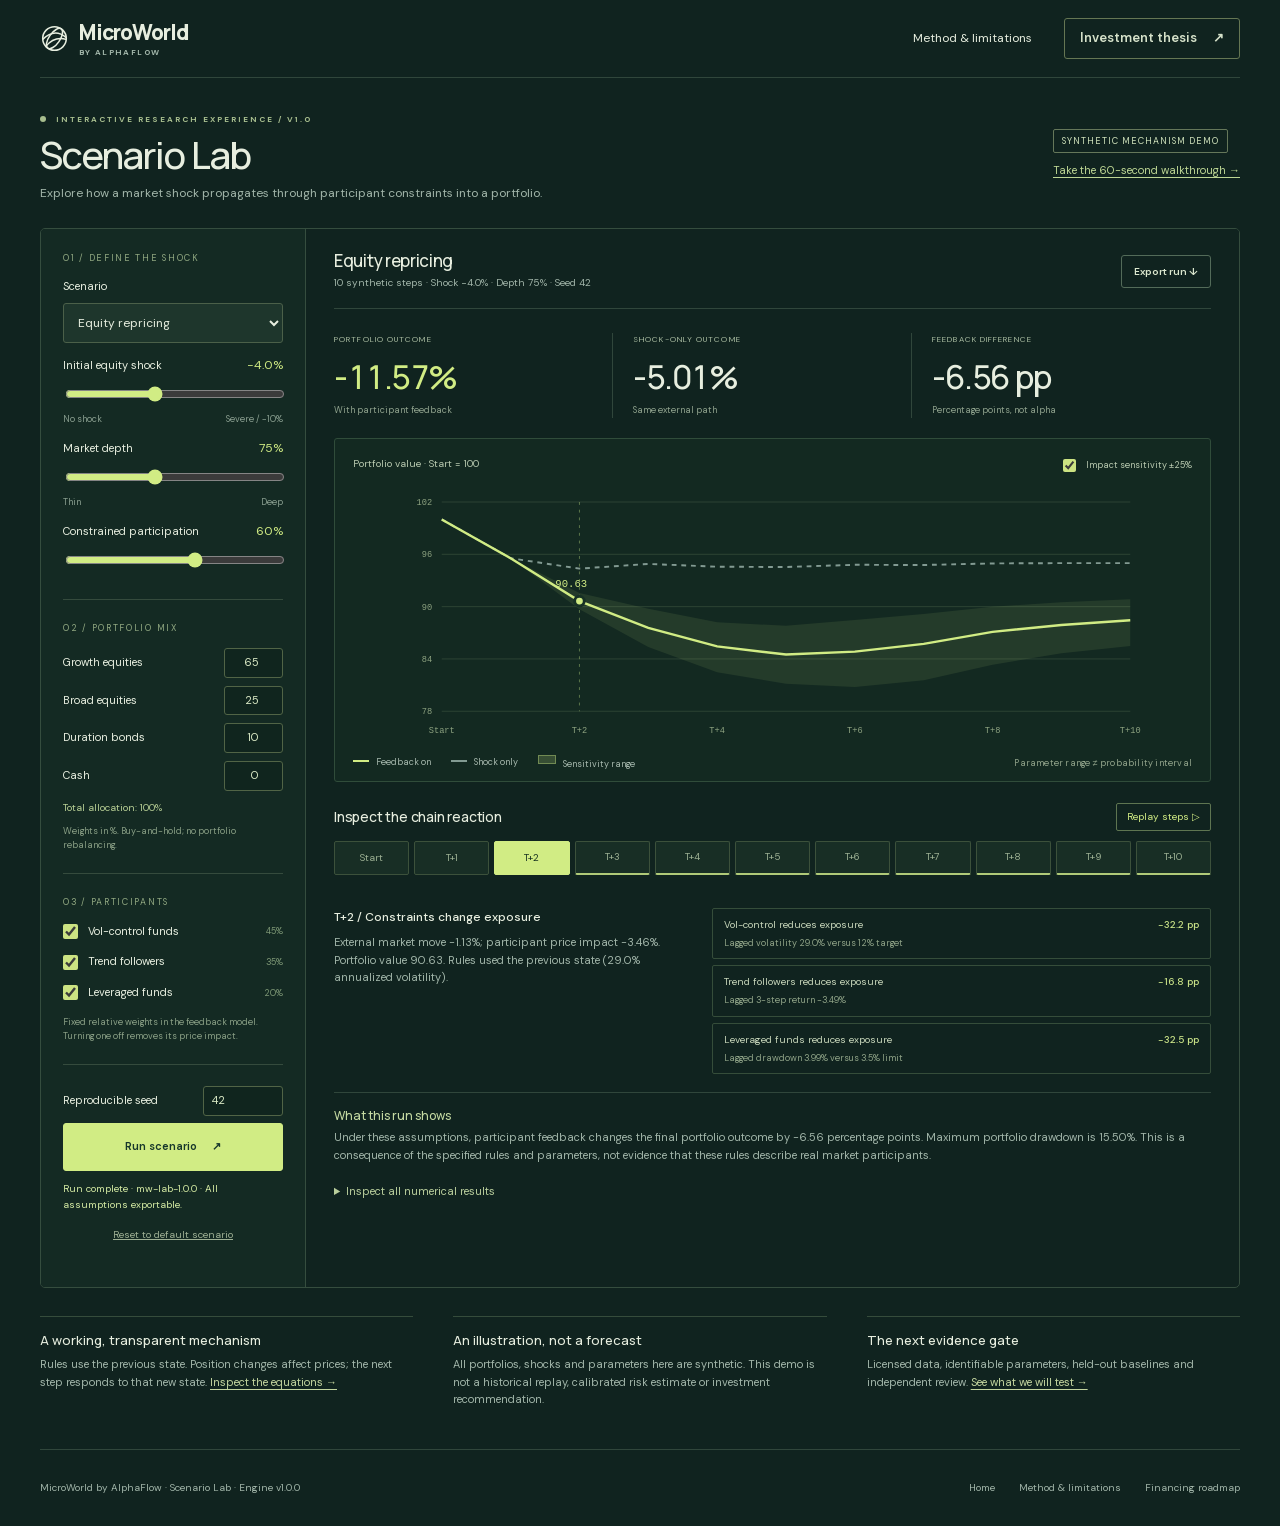
==== lab.html @ c4a5febf "Deploy HTTPS-safe MicroWorld mirror" ====
<!doctype html><html lang="en"><head><meta charset="utf-8"><meta name="viewport" content="width=device-width, initial-scale=1"><title>Scenario Lab — MicroWorld by AlphaFlow</title><meta name="description" content="Run a transparent financial mechanism simulation. Change shocks, liquidity, participant constraints and portfolio exposures; compare with the same world without feedback."><link rel="icon" href="favicon.svg"><link rel="stylesheet" href="styles.css"><link rel="stylesheet" href="lab.css"><script src="engine.js" defer></script><script src="lab.js" defer></script></head><body class="lab"><a class="skip" href="#main">Skip to content</a><div class="wrap"><header class="header"><a class="brand" href="index.html"><svg viewBox="0 0 32 32" aria-hidden="true"><g fill="none" stroke="currentColor" stroke-width="1.7"><circle cx="16" cy="16" r="13"/><ellipse cx="16" cy="16" rx="6" ry="13" transform="rotate(35 16 16)"/><path d="M3 17q13-13 26-2M6 25q10-12 23-8"/></g></svg><span class="brand-name">MicroWorld<small>by AlphaFlow</small></span></a><nav class="nav" aria-label="Main navigation"><a class="desktop" href="method.html">Method & limitations</a><a class="button small" href="thesis.html">Investment thesis <span>↗</span></a></nav></header><main id="main"><div class="lab-heading"><div><div class="eyebrow">Interactive research experience / v1.0</div><h1>Scenario Lab</h1><p>Explore how a market shock propagates through participant constraints into a portfolio.</p></div><div><span class="badge">Synthetic mechanism demo</span><br><button class="guide-link" id="tour-start">Take the 60-second walkthrough →</button></div></div><noscript><div class="noscript">This simulation needs JavaScript to compute results. You can still read the <a href="method.html">method and limitations</a>.</div></noscript><div class="tour" id="tour" role="region" aria-label="Guided walkthrough"><p id="tour-text"></p><div class="tour-controls"><button id="tour-next">Next →</button><button id="tour-close" aria-label="Close walkthrough">Close ×</button></div></div><div class="mobile-jump"><a href="#results">View results ↓</a><a href="#config-form">Edit assumptions ↓</a></div><div class="lab-layout"><form class="controls" id="config-form"><div class="control-block scenario-control"><div class="control-title">01 / Define the shock</div><label for="scenario">Scenario</label><select id="scenario"><option value="repricing">Equity repricing</option><option value="liquidity">Liquidity squeeze</option><option value="rates">Rates repricing</option></select><label for="shock">Initial equity shock <output id="shock-out" for="shock">−4.0%</output></label><input type="range" id="shock" min="0" max="10" step="0.5" value="4"><div class="range-ends"><span>No shock</span><span>Severe / −10%</span></div><label for="depth">Market depth <output id="depth-out" for="depth">75%</output></label><input type="range" id="depth" min="25" max="150" step="5" value="75"><div class="range-ends"><span>Thin</span><span>Deep</span></div><label for="crowding">Constrained participation <output id="crowding-out" for="crowding">60%</output></label><input type="range" id="crowding" min="0" max="100" step="5" value="60"></div><div class="control-block weights"><div class="control-title">02 / Portfolio mix</div><label for="w0">Growth equities <input id="w0" type="number" min="0" max="100" step="1" value="65" required></label><label for="w1">Broad equities <input id="w1" type="number" min="0" max="100" step="1" value="25" required></label><label for="w2">Duration bonds <input id="w2" type="number" min="0" max="100" step="1" value="10" required></label><label for="w3">Cash <input id="w3" type="number" min="0" max="100" step="1" value="0" required></label><div class="weight-total" id="weight-total">Total allocation: 100%</div><p class="config-note">Weights in %. Buy-and-hold; no portfolio rebalancing.</p></div><div class="control-block"><div class="control-title">03 / Participants</div><label class="switch-label"><input type="checkbox" id="vol" checked><span>Vol-control funds</span><span>45%</span></label><label class="switch-label"><input type="checkbox" id="trend" checked><span>Trend followers</span><span>35%</span></label><label class="switch-label"><input type="checkbox" id="levered" checked><span>Leveraged funds</span><span>20%</span></label><p class="config-note">Fixed relative weights in the feedback model. Turning one off removes its price impact.</p></div><div class="control-block run-control"><a class="mobile-return" href="#results">Back to results ↑</a><label class="seed-row" for="seed">Reproducible seed <input type="number" id="seed" min="1" max="999999" step="1" value="42" required></label><button class="button" type="submit" id="run">Run scenario <span>↗</span></button><div class="status-message" id="status" role="status" aria-live="polite">Preparing the scenario…</div><button class="reset" type="button" id="reset">Reset to default scenario</button></div></form><div class="workspace"><div class="workspace-top"><div><h2 id="scenario-name">Equity repricing</h2><p id="run-meta">10 synthetic time steps · Shared shock · Seed 42</p></div><button class="button outline" id="export">Export run ↓</button></div><div id="error" class="error-panel" role="alert" hidden></div><div id="results"><div class="stats" aria-live="polite"><div class="stat"><div class="label">Portfolio outcome</div><strong id="active-return">—</strong><small>With participant feedback</small></div><div class="stat"><div class="label">Shock-only outcome</div><strong id="baseline-return">—</strong><small>Same external path</small></div><div class="stat"><div class="label">Feedback difference</div><strong id="difference">—</strong><small>Percentage points, not alpha</small></div></div><div class="chart-box"><div class="chart-header"><span>Portfolio value · Start = 100</span><label><input type="checkbox" id="sensitivity" checked> Impact sensitivity ±25%</label></div><svg class="chart-svg" id="chart" viewBox="0 0 780 280" role="img" aria-labelledby="chart-title chart-desc"><title id="chart-title">Portfolio paths with and without participant feedback</title><desc id="chart-desc">Run a scenario to compute the two portfolio paths. The exact values are also available in the data table below.</desc></svg><div class="chart-foot"><div class="legend"><span>Feedback on</span><span>Shock only</span><span>Sensitivity range</span></div><div class="micro">Parameter range ≠ probability interval</div></div></div><div class="timeline"><div class="timeline-top"><h3>Inspect the chain reaction</h3><button class="replay-button" id="replay">Replay steps ▷</button></div><div class="step-buttons" id="steps" role="group" aria-label="Inspect simulation step"></div><div class="step-detail"><div><h4 id="step-title">Step 0 / Initial state</h4><p id="step-description"></p></div><div class="event-list" id="events"></div></div></div><div class="interpretation"><h3>What this run shows</h3><p id="interpretation"></p></div><details><summary>Inspect all numerical results</summary><div class="table-wrap"><table class="data-table"><thead><tr><th scope="col">Step</th><th scope="col">Portfolio</th><th scope="col">Shock only</th><th scope="col">External return</th><th scope="col">Feedback return</th></tr></thead><tbody id="data-rows"></tbody></table></div></details></div></div></div><div class="lab-bottom"><article><h3>A working, transparent mechanism</h3><p>Rules use the previous state. Position changes affect prices; the next step responds to that new state. <a href="method.html#engine">Inspect the equations →</a></p></article><article><h3>An illustration, not a forecast</h3><p>All portfolios, shocks and parameters here are synthetic. This demo is not a historical replay, calibrated risk estimate or investment recommendation.</p></article><article><h3>The next evidence gate</h3><p>Licensed data, identifiable parameters, held-out baselines and independent review. <a href="thesis.html#validation">See what we will test →</a></p></article></div><dialog id="export-dialog" aria-labelledby="export-title"><div class="export-head"><div><div class="control-title">Reproducible research record</div><h2 id="export-title">Export this run</h2></div><button type="button" id="export-close" aria-label="Close export">×</button></div><p class="export-note">Includes assumptions, both paths, step-level actions and sensitivity runs. Synthetic, uncalibrated outputs.</p><label for="export-content" class="control-title">Complete run / JSON</label><textarea id="export-content" readonly spellcheck="false"></textarea><div class="export-actions"><a class="button" id="export-download" download>Download JSON ↓</a><button class="button outline" id="export-copy">Copy JSON</button></div><p id="export-feedback" role="status" aria-live="polite">You can also select and copy the complete record above.</p></dialog></main><footer class="footer"><div>MicroWorld by AlphaFlow · Scenario Lab · Engine v1.0.0</div><div class="footer-links"><a href="index.html">Home</a><a href="method.html">Method & limitations</a><a href="thesis.html#capital">Financing roadmap</a></div></footer></div></body></html>
---- styles.css ----
@font-face {
  font-family: 'DM Sans';
  font-style: normal;
  font-weight: 400;
  font-display: swap;
  src: url(fonts/dm-sans-0.woff2) format('woff2');
  unicode-range: U+0000-00FF, U+0131, U+0152-0153, U+02BB-02BC, U+02C6, U+02DA, U+02DC, U+0304, U+0308, U+0329, U+2000-206F, U+20AC, U+2122, U+2191, U+2193, U+2212, U+2215, U+FEFF, U+FFFD;
}
@font-face {
  font-family: 'DM Sans';
  font-style: normal;
  font-weight: 500;
  font-display: swap;
  src: url(fonts/dm-sans-0.woff2) format('woff2');
  unicode-range: U+0000-00FF, U+0131, U+0152-0153, U+02BB-02BC, U+02C6, U+02DA, U+02DC, U+0304, U+0308, U+0329, U+2000-206F, U+20AC, U+2122, U+2191, U+2193, U+2212, U+2215, U+FEFF, U+FFFD;
}
@font-face {
  font-family: 'DM Sans';
  font-style: normal;
  font-weight: 600;
  font-display: swap;
  src: url(fonts/dm-sans-0.woff2) format('woff2');
  unicode-range: U+0000-00FF, U+0131, U+0152-0153, U+02BB-02BC, U+02C6, U+02DA, U+02DC, U+0304, U+0308, U+0329, U+2000-206F, U+20AC, U+2122, U+2191, U+2193, U+2212, U+2215, U+FEFF, U+FFFD;
}
@font-face {
  font-family: 'DM Sans';
  font-style: normal;
  font-weight: 700;
  font-display: swap;
  src: url(fonts/dm-sans-0.woff2) format('woff2');
  unicode-range: U+0000-00FF, U+0131, U+0152-0153, U+02BB-02BC, U+02C6, U+02DA, U+02DC, U+0304, U+0308, U+0329, U+2000-206F, U+20AC, U+2122, U+2191, U+2193, U+2212, U+2215, U+FEFF, U+FFFD;
}
@font-face {
  font-family: 'DM Sans';
  font-style: normal;
  font-weight: 800;
  font-display: swap;
  src: url(fonts/dm-sans-0.woff2) format('woff2');
  unicode-range: U+0000-00FF, U+0131, U+0152-0153, U+02BB-02BC, U+02C6, U+02DA, U+02DC, U+0304, U+0308, U+0329, U+2000-206F, U+20AC, U+2122, U+2191, U+2193, U+2212, U+2215, U+FEFF, U+FFFD;
}
@font-face {
  font-family: 'Manrope';
  font-style: normal;
  font-weight: 400;
  font-display: swap;
  src: url(fonts/manrope-0.woff2) format('woff2');
  unicode-range: U+0000-00FF, U+0131, U+0152-0153, U+02BB-02BC, U+02C6, U+02DA, U+02DC, U+0304, U+0308, U+0329, U+2000-206F, U+20AC, U+2122, U+2191, U+2193, U+2212, U+2215, U+FEFF, U+FFFD;
}
@font-face {
  font-family: 'Manrope';
  font-style: normal;
  font-weight: 500;
  font-display: swap;
  src: url(fonts/manrope-0.woff2) format('woff2');
  unicode-range: U+0000-00FF, U+0131, U+0152-0153, U+02BB-02BC, U+02C6, U+02DA, U+02DC, U+0304, U+0308, U+0329, U+2000-206F, U+20AC, U+2122, U+2191, U+2193, U+2212, U+2215, U+FEFF, U+FFFD;
}
@font-face {
  font-family: 'Manrope';
  font-style: normal;
  font-weight: 600;
  font-display: swap;
  src: url(fonts/manrope-0.woff2) format('woff2');
  unicode-range: U+0000-00FF, U+0131, U+0152-0153, U+02BB-02BC, U+02C6, U+02DA, U+02DC, U+0304, U+0308, U+0329, U+2000-206F, U+20AC, U+2122, U+2191, U+2193, U+2212, U+2215, U+FEFF, U+FFFD;
}
@font-face {
  font-family: 'Manrope';
  font-style: normal;
  font-weight: 700;
  font-display: swap;
  src: url(fonts/manrope-0.woff2) format('woff2');
  unicode-range: U+0000-00FF, U+0131, U+0152-0153, U+02BB-02BC, U+02C6, U+02DA, U+02DC, U+0304, U+0308, U+0329, U+2000-206F, U+20AC, U+2122, U+2191, U+2193, U+2212, U+2215, U+FEFF, U+FFFD;
}
@font-face {
  font-family: 'Manrope';
  font-style: normal;
  font-weight: 800;
  font-display: swap;
  src: url(fonts/manrope-0.woff2) format('woff2');
  unicode-range: U+0000-00FF, U+0131, U+0152-0153, U+02BB-02BC, U+02C6, U+02DA, U+02DC, U+0304, U+0308, U+0329, U+2000-206F, U+20AC, U+2122, U+2191, U+2193, U+2212, U+2215, U+FEFF, U+FFFD;
}
:root{--paper:#f4f5ef;--ink:#183a31;--muted:#617168;--line:#d9dfd4;--lime:#d1ec84;--white:#fff;--dark:#10251f;--orange:#db7955;--radius:5px;--font:'DM Sans',Arial,sans-serif;--display:'Manrope',Arial,sans-serif}*{box-sizing:border-box}html{scroll-behavior:smooth;scroll-padding-top:90px}body{margin:0;background:var(--paper);color:var(--ink);font-family:var(--font);font-size:16px;line-height:1.6}a{color:inherit;text-decoration:none}button,input,select{font:inherit}button,a,input,select,summary{-webkit-tap-highlight-color:transparent}button{cursor:pointer}a:focus-visible,button:focus-visible,input:focus-visible,select:focus-visible,summary:focus-visible{outline:3px solid #899c43;outline-offset:5px}button:disabled{cursor:wait;opacity:.65}img,svg{max-width:100%}h1,h2,h3,h4,p{margin:0}h1,h2,h3{font-family:var(--display);font-weight:500;line-height:1.1;letter-spacing:-.045em}h1{font-size:clamp(48px,5.9vw,88px)}h2{font-size:clamp(35px,4vw,58px)}h3{font-size:24px;letter-spacing:-.025em}p{color:var(--muted)}.wrap{max-width:1320px;margin:auto;padding:0 56px}.skip{position:absolute;left:20px;top:-100px;background:var(--lime);padding:10px;z-index:100}.skip:focus{top:10px}.header{height:90px;display:flex;align-items:center;justify-content:space-between;border-bottom:1px solid var(--line);gap:24px}.brand{display:inline-flex;align-items:center;gap:10px;font-family:var(--display);font-size:22px;font-weight:800;letter-spacing:-.9px}.brand svg{width:29px;height:29px}.nav{display:flex;align-items:center;gap:32px;font-size:13px}.nav a:hover{opacity:.65}.nav a[aria-current=page]{text-decoration:underline;text-underline-offset:8px}.button{display:inline-flex;align-items:center;justify-content:center;gap:28px;background:var(--ink);color:var(--paper);border:1px solid var(--ink);padding:14px 22px;font-size:13px;font-weight:600;border-radius:3px;min-height:48px;transition:transform .2s,background .2s}.button:hover{background:#2c5145;transform:translateY(-2px)}.button.light{background:var(--lime);border-color:var(--lime);color:var(--dark)}.button.outline{background:transparent;color:var(--ink);border-color:#b8c3b7}.button.small{padding:9px 15px;min-height:40px;gap:16px}.eyebrow{display:flex;gap:10px;align-items:center;font-size:10px;font-weight:700;letter-spacing:2px;text-transform:uppercase}.eyebrow:before{content:'';width:6px;height:6px;background:currentColor;border-radius:50%}.hero{padding:78px 0 50px;display:grid;grid-template-columns:1.12fr 1fr;gap:15px;align-items:center;min-height:660px}.hero h1{margin:27px 0 24px;max-width:690px}.hero h1 em{font-family:Georgia,serif;font-weight:400;color:#6b8061;letter-spacing:-.055em}.hero-copy>p{max-width:470px;font-size:17px;line-height:1.7}.actions{display:flex;flex-wrap:wrap;gap:14px;align-items:center;margin-top:32px}.text-link{font-size:13px;display:inline-flex;align-items:center;gap:14px;border-bottom:1px solid #9aa993;padding:8px 0}.micro{font-size:11px;letter-spacing:.2px}.hero-note{margin-top:20px}.world-art{position:relative;min-width:0}.world-art svg{width:100%;height:auto;overflow:visible}.art-caption{display:flex;justify-content:space-between;font-size:9px;letter-spacing:1.5px;color:var(--muted);padding:0 20px}.orbit{transform-origin:280px 270px;animation:orbit 100s linear infinite}.orbit.reverse{animation-direction:reverse;animation-duration:130s}.signal{animation:signal 4s ease-in-out infinite}.hero-bottom{display:grid;grid-template-columns:1.1fr 1fr 1fr;border-top:1px solid var(--line);padding:26px 0 38px;gap:35px}.hero-bottom p{font-size:12px;max-width:300px}.hero-bottom strong{font-size:12px;display:block;color:var(--ink);margin-bottom:6px}.label{font-size:10px;letter-spacing:1.6px;text-transform:uppercase;color:var(--muted)}.section{padding:100px 0;border-top:1px solid var(--line)}.section-head{display:grid;grid-template-columns:1.2fr 1fr;align-items:end;gap:80px;margin-bottom:48px}.section-head h2{margin-top:20px}.section-head>p{font-size:15px;max-width:430px;justify-self:end}.mechanism{display:grid;grid-template-columns:repeat(4,1fr);border:1px solid var(--line);border-radius:4px;overflow:hidden}.mechanism article{padding:30px 26px;border-right:1px solid var(--line);position:relative;min-height:250px}.mechanism article:last-child{border:0;background:#e6ecd9}.step{display:flex;justify-content:space-between;font-family:monospace;font-size:12px;color:#75816d;margin-bottom:48px}.mechanism h3{font-size:20px;margin-bottom:12px}.mechanism p{font-size:13px}.source-note{font-size:11px;margin-top:20px;max-width:880px}.source-note a{text-decoration:underline;text-underline-offset:3px}.lab-teaser{background:var(--dark);color:#eef1e7;padding:75px 0}.lab-teaser p{color:#a7b9ae}.teaser-grid{display:grid;grid-template-columns:.85fr 1.2fr;gap:90px;align-items:center}.teaser-grid h2{margin:22px 0}.teaser-grid>div>p{font-size:15px;max-width:360px}.mini-chart{border:1px solid #365045;border-radius:6px;background:#142c25;padding:26px}.mini-chart-top{display:flex;justify-content:space-between;font-size:11px;margin-bottom:10px}.badge{font-size:9px;letter-spacing:1px;text-transform:uppercase;padding:5px 8px;border:1px solid #65775a;color:#d2e4bd;white-space:nowrap;border-radius:2px}.mini-chart svg{width:100%;display:block}.legend{display:flex;gap:22px;font-size:10px;color:#a7b9ae;flex-wrap:wrap}.legend span:before{content:'';display:inline-block;width:16px;height:2px;background:var(--lime);margin:0 7px 3px 0}.legend span:nth-child(2):before{background:#829a92}.compare-head{display:grid;grid-template-columns:1fr 1fr 1fr;gap:32px}.compare-head article{padding:32px 0;border-top:1px solid #a6b59d}.compare-head .num{font-size:11px;color:#7f8e71;margin-bottom:30px}.compare-head h3{margin-bottom:17px}.compare-head p{font-size:14px}.compare-head .foot{font-size:11px;margin-top:24px;color:#526549}.roadmap{display:grid;grid-template-columns:repeat(3,1fr);gap:30px;margin-top:50px}.roadmap article{border-top:2px solid #c5d3b1;padding-top:20px}.roadmap article:first-child{border-color:var(--ink)}.roadmap .stage{display:flex;justify-content:space-between;gap:8px;font-size:10px;text-transform:uppercase;letter-spacing:1px;margin-bottom:26px}.roadmap h3{margin-bottom:15px}.roadmap p{font-size:14px}.gate{margin-top:26px;padding-top:18px;border-top:1px solid var(--line);font-size:12px}.gate strong{display:block;margin-bottom:5px}.vision-section{background:#e7eddf}.vision-grid{display:grid;grid-template-columns:1fr 1fr;gap:80px;align-items:center}.vision-grid h2{margin:20px 0 24px}.vision-grid p{font-size:15px}.world-stack{border:1px solid #c2ccb8;border-radius:5px;padding:25px}.world-layer{padding:19px 20px;display:flex;align-items:center;justify-content:space-between;border:1px solid #bbc8ad;margin:8px 0;background:#f0f3e9;font-size:14px}.world-layer:first-child{background:var(--ink);color:#e9f0db}.world-layer small{font-size:9px;letter-spacing:1px;text-transform:uppercase}.world-stack>p{font-size:10px;text-align:center;padding:15px 8px 0}.team{display:grid;grid-template-columns:repeat(3,1fr);gap:32px}.person{border-top:1px solid var(--line);padding-top:26px}.person .initial{font-family:Georgia,serif;font-size:42px;color:#9aa68d;margin-bottom:30px}.person h3{font-size:22px}.person .role{font-size:11px;margin:8px 0 18px;color:var(--ink)}.person p{font-size:13px}.profile-links{display:flex;flex-wrap:wrap;gap:10px;margin-top:22px}.profile-links a{display:inline-flex;align-items:center;gap:8px;border:1px solid #b8c3b7;border-radius:3px;padding:8px 12px;color:var(--ink);font-size:11px;font-weight:600;letter-spacing:.25px;transition:background .2s,border-color .2s,transform .2s}.profile-links a:hover{background:#e6ecd9;border-color:#8fa182;transform:translateY(-1px)}.closing{padding:70px 0;border-top:1px solid var(--line)}.closing-inner{display:flex;align-items:center;justify-content:space-between;gap:30px}.closing h2{font-size:44px;max-width:650px}.closing p{margin-top:16px;font-size:14px}.footer{padding:30px 0;border-top:1px solid var(--line);display:flex;justify-content:space-between;gap:24px;font-size:11px;color:var(--muted)}.footer-links{display:flex;gap:24px}.page-top{padding:70px 0 55px;max-width:960px}.page-top h1{font-size:clamp(44px,5vw,72px);margin:22px 0}.page-top>p{max-width:680px}.thesis-grid{display:grid;grid-template-columns:230px 1fr;gap:70px;padding-bottom:90px}.toc{position:sticky;top:30px;align-self:start;display:grid;gap:13px;font-size:12px;padding-top:30px;border-top:1px solid var(--line)}.toc a{color:var(--muted)}.toc a:hover{color:var(--ink)}.prose section{padding:35px 0 48px;border-top:1px solid var(--line)}.prose h2{font-size:34px;margin-bottom:23px}.prose h3{font-size:19px;margin:25px 0 12px}.prose p{font-size:15px;margin-bottom:15px}.prose ul{padding-left:20px;color:var(--muted);font-size:14px}.prose li{margin:10px 0}.prose table{border-collapse:collapse;width:100%;font-size:12px;margin:20px 0}.prose td,.prose th{text-align:left;padding:15px 12px;border-bottom:1px solid var(--line);vertical-align:top}.prose th{font-size:10px;text-transform:uppercase;letter-spacing:.8px;color:var(--muted)}.prose a:not(.button){text-decoration:underline;text-underline-offset:4px}.callout{padding:22px 25px;background:#e7edde;border-left:3px solid #7d975d;margin:25px 0;font-size:14px}.callout p:last-child{margin:0}.status-row{display:grid;grid-template-columns:110px 1fr;gap:20px;padding:18px 0;border-bottom:1px solid var(--line);font-size:14px}.status-tag{font-size:9px;text-transform:uppercase;letter-spacing:1px;font-weight:700;align-self:start;padding:5px 7px;background:#e3e9d8;text-align:center}.status-tag.planned{background:#ebe5d8}.faq details{border-bottom:1px solid var(--line);padding:20px 0}.faq summary{font-family:var(--display);font-size:17px;cursor:pointer}.faq details p{padding:18px 20px 0 0;font-size:14px}.print-only{display:none}@keyframes orbit{to{transform:rotate(360deg)}}@keyframes signal{0%,100%{opacity:.4}50%{opacity:1}}@media(prefers-reduced-motion:reduce){*{animation:none!important;transition:none!important;scroll-behavior:auto!important}}@media(min-width:1500px){.hero{min-height:710px}}@media(max-width:1000px){.wrap{padding:0 30px}.nav{gap:20px}.hero{gap:0;min-height:580px}.hero h1{font-size:60px}.section-head{gap:35px}.teaser-grid{gap:40px}.mechanism article{padding:25px 18px}.vision-grid{gap:35px}.thesis-grid{grid-template-columns:180px 1fr;gap:35px}}@media(max-width:720px){.wrap{padding:0 22px}.header{height:76px}.brand{font-size:20px}.nav{gap:16px}.nav .desktop{display:none}.nav .button{font-size:11px;padding:8px 11px;min-height:38px;gap:10px}.hero{grid-template-columns:1fr;padding:48px 0 30px;min-height:0}.hero h1{font-size:55px;max-width:500px;line-height:1.04}.hero-copy>p{font-size:15px}.hero .world-art{max-width:460px;margin:0 auto;max-height:450px}.hero-bottom{grid-template-columns:1fr;gap:22px;padding-top:25px}.hero-bottom p{max-width:none}.section{padding:62px 0}.section-head{grid-template-columns:1fr;gap:22px;margin-bottom:32px}.section-head>p{justify-self:start;max-width:none}.mechanism{grid-template-columns:1fr 1fr}.mechanism article{border-bottom:1px solid var(--line);min-height:235px}.mechanism article:nth-child(2){border-right:0}.mechanism article:nth-child(3){border-bottom:0}.step{margin-bottom:30px}.teaser-grid,.vision-grid{grid-template-columns:1fr;gap:35px}.lab-teaser{padding:55px 0}.mini-chart{padding:18px}.compare-head,.roadmap,.team{grid-template-columns:1fr;gap:24px}.compare-head .num{margin-bottom:18px}.compare-head article{padding:22px 0 8px}.roadmap{margin-top:30px}.roadmap .stage{margin-bottom:18px}.person .initial{margin-bottom:12px}.closing-inner{display:block}.closing .button{margin-top:27px}.closing h2{font-size:36px}.footer{display:block}.footer-links{margin-top:18px}.thesis-grid{display:block}.toc{position:static;display:flex;flex-wrap:wrap;gap:10px 22px;padding:20px 0}.prose h2{font-size:30px}.prose table{font-size:11px}.prose td,.prose th{padding:12px 7px}.page-top{padding:50px 0 35px}.status-row{grid-template-columns:85px 1fr;gap:12px}.art-caption{font-size:8px}.hero-note{font-size:10px}.button{gap:20px}.world-layer{font-size:12px;padding:17px 12px}}@media print{body{background:white}.header,.footer,.toc,.no-print{display:none}.wrap{padding:0;max-width:none}.thesis-grid{display:block}.page-top{padding:10px 0}.page-top h1{font-size:36px}.prose section{break-inside:avoid;padding:18px 0}.prose h2{font-size:25px}.print-only{display:block}.section{break-inside:avoid}}

.hero-copy>p.hero-note{font-size:11px;line-height:1.6}

@media(max-width:720px){.hero h1{font-size:clamp(42px,14vw,55px)}}

.brand svg{flex-shrink:0}.brand{white-space:nowrap}@media(max-width:380px){.header{gap:10px}.brand{font-size:17px;gap:7px}.brand svg{width:23px;height:23px}.nav .button{white-space:nowrap;font-size:10px;padding:8px 10px;gap:8px}}
.brand-name{display:flex;flex-direction:column;line-height:1}.brand-name small{margin-top:5px;font-family:var(--font);font-size:8px;font-weight:700;letter-spacing:1.35px;text-transform:uppercase;color:var(--muted)}
---- lab.css ----
body.lab{--paper:#10231f;--ink:#e7eedf;--muted:#a1b5a9;--line:#30463b;--lime:#d1ec84;background:#10231f;color:#e7eedf}.lab .wrap{max-width:1500px;padding:0 40px}.lab .header{height:78px}.lab .brand{font-size:21px}.lab .nav{font-size:12px}.lab .button{background:#d1ec84;border-color:#d1ec84;color:#17372b}.lab .button.outline{background:transparent;border-color:#536b59;color:#dce8cf}.lab-heading{display:flex;align-items:center;justify-content:space-between;gap:25px;padding:35px 0 25px}.lab-heading h1{font-size:38px;margin:8px 0}.lab-heading p{font-size:12px;max-width:750px}.lab-heading .eyebrow{font-size:8px;color:#a7bd8e}.lab .badge{color:#d2e4bd}.lab-layout{display:grid;grid-template-columns:265px minmax(0,1fr);border:1px solid #354d3e;border-radius:5px;overflow:hidden;align-items:start}.controls{padding:22px;background:#142a23;border-right:1px solid #354d3e;min-height:860px}.control-block{border-bottom:1px solid #354b3d;margin-bottom:21px;padding-bottom:21px}.control-block:last-child{border:0;margin:0}.control-title{font-size:9px;letter-spacing:1.7px;text-transform:uppercase;color:#92a982;margin-bottom:13px}.controls label:not(.switch-label){display:flex;justify-content:space-between;align-items:center;gap:8px;font-size:11px;margin:13px 0 7px}.controls output{color:#d1ec84;font-variant-numeric:tabular-nums;font-size:12px}.controls select{width:100%;background:#1e362c;color:#e7eedf;border:1px solid #4b6049;padding:10px;border-radius:3px;font-size:12px}.controls input[type=range]{width:100%;accent-color:#d1ec84;cursor:pointer;height:20px}.range-ends{display:flex;justify-content:space-between;font-size:9px;color:#8a9f90}.weights label{margin:8px 0!important}.weights input{width:59px;background:#10251e;border:1px solid #516446;color:#d9e8c4;border-radius:3px;padding:5px 8px;font-size:11px;text-align:right}.weight-total{font-size:10px;margin-top:9px;color:#b8cf95}.switch-label{display:flex;align-items:center;gap:10px;font-size:11px;margin:13px 0;cursor:pointer}.switch-label input{accent-color:#cce382;width:15px;height:15px;margin:0}.switch-label span:last-child{margin-left:auto;color:#7d9775;font-size:9px}.seed-row input{width:80px;background:#10251e;border:1px solid #516446;color:#d9e8c4;padding:5px 8px;border-radius:3px}.controls .button{width:100%;font-size:11px;padding:12px 14px;gap:15px}.controls .reset{display:block;background:none;color:#9eb094;border:0;text-decoration:underline;font-size:10px;margin:13px auto 0}.workspace{padding:23px 28px;background:#10231f;min-width:0}.workspace-top{display:flex;align-items:center;justify-content:space-between;gap:15px;padding-bottom:17px;border-bottom:1px solid #30463b}.workspace-top h2{font-size:17px;letter-spacing:-.3px}.workspace-top p{font-size:10px;margin-top:5px}.workspace-top .button{font-size:10px;min-height:33px;padding:7px 12px;white-space:nowrap}.stats{display:grid;grid-template-columns:repeat(3,1fr);gap:20px;padding:24px 0 20px}.stat{border-right:1px solid #30463b}.stat:last-child{border:0}.stat .label{font-size:8px;letter-spacing:1.1px;color:#a3b69c}.stat strong{display:block;font-family:var(--display);font-size:33px;letter-spacing:-1.5px;font-weight:500;font-variant-numeric:tabular-nums;margin:5px 0 0}.stat small{font-size:9px;color:#90a38e}.stat:first-child strong{color:#d1ec84}.chart-box{background:#132921;border:1px solid #304c3a;border-radius:3px;padding:17px 18px 10px}.chart-header{display:flex;justify-content:space-between;gap:15px;font-size:10px;color:#b9cab0}.chart-header label{display:flex;gap:7px;align-items:center;font-size:9px;cursor:pointer}.chart-header input{accent-color:#cce382}.chart-svg{display:block;width:100%;height:270px;overflow:visible}.lab .legend{font-size:9px;gap:20px}.lab .legend span:nth-child(3):before{height:7px;background:#d1ec8430;border:1px solid #d1ec8460}.chart-foot{display:flex;align-items:center;justify-content:space-between;gap:10px;margin-top:10px}.chart-foot .micro{font-size:9px;color:#92a48b}.timeline{margin-top:21px}.timeline-top{display:flex;justify-content:space-between;align-items:center;margin-bottom:10px}.timeline-top h3{font-size:14px;letter-spacing:-.2px}.timeline-top .micro{font-size:10px}.step-buttons{display:flex;gap:5px}.step-button{flex:1;background:#182e25;border:1px solid #3c513b;color:#9baf92;border-radius:2px;font-size:10px;min-height:34px;padding:4px}.step-button[aria-pressed=true]{background:#d1ec84;color:#193322;border-color:#d1ec84}.step-button.trigger:not([aria-pressed=true]){border-bottom:2px solid #b0ca78}.step-detail{display:grid;grid-template-columns:1fr 1.4fr;gap:22px;margin-top:15px;padding:18px 0;border-bottom:1px solid #30463b}.step-detail h4{font-size:12px;font-weight:500;margin-bottom:7px}.step-detail p{font-size:11px}.step-detail strong{color:#d1ec84;font-weight:500}.event-list{display:grid;gap:6px}.event{font-size:10px;padding:8px 11px;border:1px solid #354d3a;border-radius:2px;display:flex;justify-content:space-between;gap:10px}.event span{color:#c7d6ba}.event small{display:block;color:#8fa387;font-size:9px;margin-top:3px}.event b{font-weight:500;color:#cee78a;white-space:nowrap}.empty-event{font-size:11px;border:1px dashed #445c41;padding:13px;color:#a8b59f}.interpretation{padding:16px 0 3px}.interpretation h3{font-size:12px;letter-spacing:0;margin-bottom:7px;color:#c6dba3}.interpretation p{font-size:11px}.status-message{font-size:10px;min-height:18px;color:#d4eaa3;margin-top:10px}.status-message.error{color:#f1b195}.stale{opacity:.55}.error-panel{background:#462e26;border:1px solid #8e644f;color:#ffd5b9;padding:18px;border-radius:3px;margin:15px 0;font-size:13px}.lab-bottom{display:grid;grid-template-columns:1fr 1fr 1fr;gap:40px;margin:28px 0 40px}.lab-bottom article{border-top:1px solid #354c3b;padding-top:16px}.lab-bottom h3{font-size:13px;letter-spacing:0;margin-bottom:9px}.lab-bottom p{font-size:11px}.lab-bottom a{text-decoration:underline;text-underline-offset:3px;color:#c3d59f}.lab .footer{font-size:10px}.noscript{padding:20px;background:#462e26;color:#ffd5b9}.tour{display:none;border:1px solid #729258;background:#263d2b;padding:16px 18px;margin-bottom:20px;position:relative}.tour.visible{display:flex;gap:20px;align-items:center;justify-content:space-between}.tour p{font-size:12px;color:#d3e3bf}.tour button{background:none;color:#d1ec84;border:0;font-size:12px;white-space:nowrap}.tour-controls{display:flex;gap:15px}.guide-link{background:transparent;color:#bdd694;border:0;text-decoration:underline;text-underline-offset:3px;font-size:11px;padding:10px 0}.table-wrap{overflow:auto}.data-table{width:100%;font-size:10px;border-collapse:collapse;margin:10px 0}.data-table td,.data-table th{text-align:right;padding:7px;border-bottom:1px solid #30463b}.data-table th{font-weight:500;color:#9aaf8c}.data-table td:first-child,.data-table th:first-child{text-align:left}.lab details summary{cursor:pointer;font-size:11px;color:#b9ce9c;margin-top:15px}.lab .replay-button{background:transparent;border:1px solid #5e7551;color:#d1ec84;font-size:10px;padding:5px 10px;border-radius:2px}.config-note{font-size:9px;color:#899f85;margin-top:8px}.lab .header .nav .button{background:transparent;color:#d5e1c9;border-color:#657653}
@media(min-width:1400px){.chart-svg{height:310px}}@media(max-width:1100px){.lab .wrap{padding:0 25px}.lab-layout{grid-template-columns:235px minmax(0,1fr)}.controls{padding:18px}.workspace{padding:20px}.stat strong{font-size:28px}.step-detail{grid-template-columns:1fr}.controls{min-height:900px}.chart-svg{height:250px}}@media(max-width:760px){.lab .wrap{padding:0 18px}.lab-heading{display:block;padding:25px 0 20px}.lab-heading h1{font-size:32px}.lab-heading>div:last-child{margin-top:12px}.lab-layout{display:flex;flex-direction:column}.controls{width:100%;min-height:0;border-right:0;border-bottom:1px solid #354d3e;display:grid;grid-template-columns:1fr 1fr;gap:0 22px;padding:20px}.controls .control-block{margin-bottom:15px;padding-bottom:15px}.controls .scenario-control{grid-column:1/-1}.controls .run-control{grid-column:1/-1;margin:0;border:0;padding:0}.workspace{padding:20px 15px;width:100%}.workspace-top{align-items:start}.stats{gap:12px}.stat strong{font-size:26px}.stat .label{font-size:7px;letter-spacing:.5px}.stat small{font-size:8px}.chart-box{padding:14px 10px}.chart-svg{height:225px}.chart-header{font-size:9px}.chart-header label{font-size:8px}.chart-foot{display:block}.chart-foot .micro{margin-top:9px}.step-buttons{gap:3px}.step-button{font-size:9px;padding:3px 0;min-height:34px}.lab-bottom{grid-template-columns:1fr;gap:22px}.lab .nav .desktop{display:none}.step-detail{gap:12px}.lab .footer-links{gap:18px}.tour.visible{display:block}.tour-controls{margin-top:12px}.lab .header{height:70px}.lab .brand{font-size:19px}.lab .header .nav .button{font-size:10px;padding:7px 10px;gap:8px}}

.mobile-jump,.mobile-return{display:none}@media(max-width:760px){.workspace{order:1}.controls{order:2}.mobile-jump{display:flex;gap:24px;padding:0 0 18px;font-size:12px;color:#d1ec84}.mobile-jump a{text-decoration:underline;text-underline-offset:4px}.mobile-return{display:block;font-size:11px;color:#d1ec84;margin-bottom:13px}.controls .scenario-control{border-top:1px solid #45603f;padding-top:20px}.workspace{border-bottom:1px solid #3d583f}}

.stat small{display:block;line-height:1.5}@media(max-width:760px){.chart-svg{height:240px}}

#export-dialog{background:#142c23;color:#e4eed8;border:1px solid #607746;border-radius:6px;padding:26px;width:min(650px,calc(100% - 32px));max-height:90vh}#export-dialog::backdrop{background:#07170dd9;backdrop-filter:blur(4px)}.export-head{display:flex;justify-content:space-between;align-items:start}.export-head h2{font-size:27px}.export-head button{background:none;border:0;color:#d1ec84;font-size:24px}.export-note{font-size:12px;margin:16px 0 20px}.export-actions{display:flex;gap:12px;margin-top:17px}#export-content{display:block;width:100%;height:260px;background:#0c2018;color:#b8d196;border:1px solid #435b38;border-radius:3px;padding:15px;font:11px/1.6 monospace;resize:vertical;margin-top:9px}#export-feedback{font-size:10px;margin-top:14px}.export-actions .button{font-size:11px;padding:11px 15px}
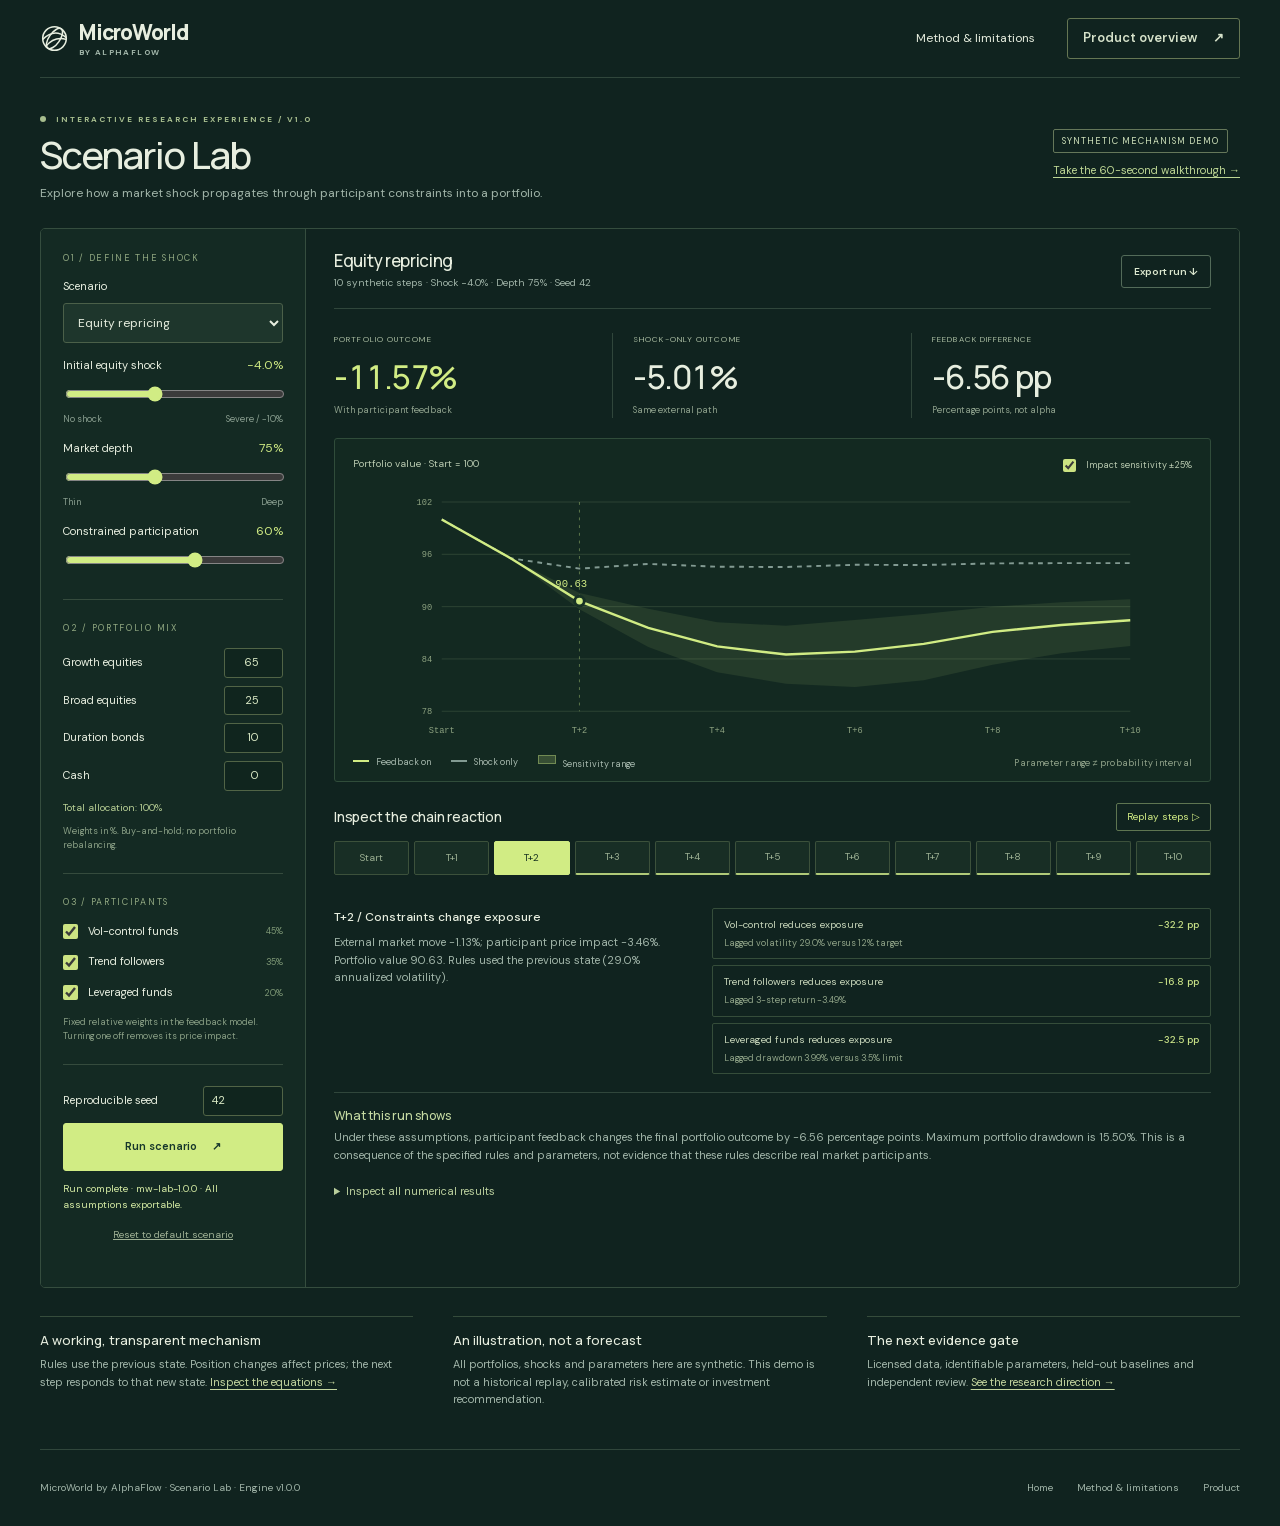
==== commit 3f379119: "Sync risk transmission website rewrite" ====
--- a/lab.html
+++ b/lab.html
@@ -1 +1 @@
-<!doctype html><html lang="en"><head><meta charset="utf-8"><meta name="viewport" content="width=device-width, initial-scale=1"><title>Scenario Lab — MicroWorld by AlphaFlow</title><meta name="description" content="Run a transparent financial mechanism simulation. Change shocks, liquidity, participant constraints and portfolio exposures; compare with the same world without feedback."><link rel="icon" href="favicon.svg"><link rel="stylesheet" href="styles.css"><link rel="stylesheet" href="lab.css"><script src="engine.js" defer></script><script src="lab.js" defer></script></head><body class="lab"><a class="skip" href="#main">Skip to content</a><div class="wrap"><header class="header"><a class="brand" href="index.html"><svg viewBox="0 0 32 32" aria-hidden="true"><g fill="none" stroke="currentColor" stroke-width="1.7"><circle cx="16" cy="16" r="13"/><ellipse cx="16" cy="16" rx="6" ry="13" transform="rotate(35 16 16)"/><path d="M3 17q13-13 26-2M6 25q10-12 23-8"/></g></svg><span class="brand-name">MicroWorld<small>by AlphaFlow</small></span></a><nav class="nav" aria-label="Main navigation"><a class="desktop" href="method.html">Method & limitations</a><a class="button small" href="thesis.html">Investment thesis <span>↗</span></a></nav></header><main id="main"><div class="lab-heading"><div><div class="eyebrow">Interactive research experience / v1.0</div><h1>Scenario Lab</h1><p>Explore how a market shock propagates through participant constraints into a portfolio.</p></div><div><span class="badge">Synthetic mechanism demo</span><br><button class="guide-link" id="tour-start">Take the 60-second walkthrough →</button></div></div><noscript><div class="noscript">This simulation needs JavaScript to compute results. You can still read the <a href="method.html">method and limitations</a>.</div></noscript><div class="tour" id="tour" role="region" aria-label="Guided walkthrough"><p id="tour-text"></p><div class="tour-controls"><button id="tour-next">Next →</button><button id="tour-close" aria-label="Close walkthrough">Close ×</button></div></div><div class="mobile-jump"><a href="#results">View results ↓</a><a href="#config-form">Edit assumptions ↓</a></div><div class="lab-layout"><form class="controls" id="config-form"><div class="control-block scenario-control"><div class="control-title">01 / Define the shock</div><label for="scenario">Scenario</label><select id="scenario"><option value="repricing">Equity repricing</option><option value="liquidity">Liquidity squeeze</option><option value="rates">Rates repricing</option></select><label for="shock">Initial equity shock <output id="shock-out" for="shock">−4.0%</output></label><input type="range" id="shock" min="0" max="10" step="0.5" value="4"><div class="range-ends"><span>No shock</span><span>Severe / −10%</span></div><label for="depth">Market depth <output id="depth-out" for="depth">75%</output></label><input type="range" id="depth" min="25" max="150" step="5" value="75"><div class="range-ends"><span>Thin</span><span>Deep</span></div><label for="crowding">Constrained participation <output id="crowding-out" for="crowding">60%</output></label><input type="range" id="crowding" min="0" max="100" step="5" value="60"></div><div class="control-block weights"><div class="control-title">02 / Portfolio mix</div><label for="w0">Growth equities <input id="w0" type="number" min="0" max="100" step="1" value="65" required></label><label for="w1">Broad equities <input id="w1" type="number" min="0" max="100" step="1" value="25" required></label><label for="w2">Duration bonds <input id="w2" type="number" min="0" max="100" step="1" value="10" required></label><label for="w3">Cash <input id="w3" type="number" min="0" max="100" step="1" value="0" required></label><div class="weight-total" id="weight-total">Total allocation: 100%</div><p class="config-note">Weights in %. Buy-and-hold; no portfolio rebalancing.</p></div><div class="control-block"><div class="control-title">03 / Participants</div><label class="switch-label"><input type="checkbox" id="vol" checked><span>Vol-control funds</span><span>45%</span></label><label class="switch-label"><input type="checkbox" id="trend" checked><span>Trend followers</span><span>35%</span></label><label class="switch-label"><input type="checkbox" id="levered" checked><span>Leveraged funds</span><span>20%</span></label><p class="config-note">Fixed relative weights in the feedback model. Turning one off removes its price impact.</p></div><div class="control-block run-control"><a class="mobile-return" href="#results">Back to results ↑</a><label class="seed-row" for="seed">Reproducible seed <input type="number" id="seed" min="1" max="999999" step="1" value="42" required></label><button class="button" type="submit" id="run">Run scenario <span>↗</span></button><div class="status-message" id="status" role="status" aria-live="polite">Preparing the scenario…</div><button class="reset" type="button" id="reset">Reset to default scenario</button></div></form><div class="workspace"><div class="workspace-top"><div><h2 id="scenario-name">Equity repricing</h2><p id="run-meta">10 synthetic time steps · Shared shock · Seed 42</p></div><button class="button outline" id="export">Export run ↓</button></div><div id="error" class="error-panel" role="alert" hidden></div><div id="results"><div class="stats" aria-live="polite"><div class="stat"><div class="label">Portfolio outcome</div><strong id="active-return">—</strong><small>With participant feedback</small></div><div class="stat"><div class="label">Shock-only outcome</div><strong id="baseline-return">—</strong><small>Same external path</small></div><div class="stat"><div class="label">Feedback difference</div><strong id="difference">—</strong><small>Percentage points, not alpha</small></div></div><div class="chart-box"><div class="chart-header"><span>Portfolio value · Start = 100</span><label><input type="checkbox" id="sensitivity" checked> Impact sensitivity ±25%</label></div><svg class="chart-svg" id="chart" viewBox="0 0 780 280" role="img" aria-labelledby="chart-title chart-desc"><title id="chart-title">Portfolio paths with and without participant feedback</title><desc id="chart-desc">Run a scenario to compute the two portfolio paths. The exact values are also available in the data table below.</desc></svg><div class="chart-foot"><div class="legend"><span>Feedback on</span><span>Shock only</span><span>Sensitivity range</span></div><div class="micro">Parameter range ≠ probability interval</div></div></div><div class="timeline"><div class="timeline-top"><h3>Inspect the chain reaction</h3><button class="replay-button" id="replay">Replay steps ▷</button></div><div class="step-buttons" id="steps" role="group" aria-label="Inspect simulation step"></div><div class="step-detail"><div><h4 id="step-title">Step 0 / Initial state</h4><p id="step-description"></p></div><div class="event-list" id="events"></div></div></div><div class="interpretation"><h3>What this run shows</h3><p id="interpretation"></p></div><details><summary>Inspect all numerical results</summary><div class="table-wrap"><table class="data-table"><thead><tr><th scope="col">Step</th><th scope="col">Portfolio</th><th scope="col">Shock only</th><th scope="col">External return</th><th scope="col">Feedback return</th></tr></thead><tbody id="data-rows"></tbody></table></div></details></div></div></div><div class="lab-bottom"><article><h3>A working, transparent mechanism</h3><p>Rules use the previous state. Position changes affect prices; the next step responds to that new state. <a href="method.html#engine">Inspect the equations →</a></p></article><article><h3>An illustration, not a forecast</h3><p>All portfolios, shocks and parameters here are synthetic. This demo is not a historical replay, calibrated risk estimate or investment recommendation.</p></article><article><h3>The next evidence gate</h3><p>Licensed data, identifiable parameters, held-out baselines and independent review. <a href="thesis.html#validation">See what we will test →</a></p></article></div><dialog id="export-dialog" aria-labelledby="export-title"><div class="export-head"><div><div class="control-title">Reproducible research record</div><h2 id="export-title">Export this run</h2></div><button type="button" id="export-close" aria-label="Close export">×</button></div><p class="export-note">Includes assumptions, both paths, step-level actions and sensitivity runs. Synthetic, uncalibrated outputs.</p><label for="export-content" class="control-title">Complete run / JSON</label><textarea id="export-content" readonly spellcheck="false"></textarea><div class="export-actions"><a class="button" id="export-download" download>Download JSON ↓</a><button class="button outline" id="export-copy">Copy JSON</button></div><p id="export-feedback" role="status" aria-live="polite">You can also select and copy the complete record above.</p></dialog></main><footer class="footer"><div>MicroWorld by AlphaFlow · Scenario Lab · Engine v1.0.0</div><div class="footer-links"><a href="index.html">Home</a><a href="method.html">Method & limitations</a><a href="thesis.html#capital">Financing roadmap</a></div></footer></div></body></html>
+<!doctype html><html lang="en"><head><meta charset="utf-8"><meta name="viewport" content="width=device-width, initial-scale=1"><title>Scenario Lab — MicroWorld by AlphaFlow</title><meta name="description" content="Run a transparent financial mechanism simulation. Change shocks, liquidity, participant constraints and portfolio exposures; compare with the same world without feedback."><link rel="icon" href="favicon.svg"><link rel="stylesheet" href="legacy.css"><link rel="stylesheet" href="lab.css"><script src="engine.js" defer></script><script src="lab.js" defer></script></head><body class="lab"><a class="skip" href="#main">Skip to content</a><div class="wrap"><header class="header"><a class="brand" href="index.html"><svg viewBox="0 0 32 32" aria-hidden="true"><g fill="none" stroke="currentColor" stroke-width="1.7"><circle cx="16" cy="16" r="13"/><ellipse cx="16" cy="16" rx="6" ry="13" transform="rotate(35 16 16)"/><path d="M3 17q13-13 26-2M6 25q10-12 23-8"/></g></svg><span class="brand-name">MicroWorld<small>by AlphaFlow</small></span></a><nav class="nav" aria-label="Main navigation"><a class="desktop" href="method.html">Method & limitations</a><a class="button small" href="index.html#product">Product overview <span>↗</span></a></nav></header><main id="main"><div class="lab-heading"><div><div class="eyebrow">Interactive research experience / v1.0</div><h1>Scenario Lab</h1><p>Explore how a market shock propagates through participant constraints into a portfolio.</p></div><div><span class="badge">Synthetic mechanism demo</span><br><button class="guide-link" id="tour-start">Take the 60-second walkthrough →</button></div></div><noscript><div class="noscript">This simulation needs JavaScript to compute results. You can still read the <a href="method.html">method and limitations</a>.</div></noscript><div class="tour" id="tour" role="region" aria-label="Guided walkthrough"><p id="tour-text"></p><div class="tour-controls"><button id="tour-next">Next →</button><button id="tour-close" aria-label="Close walkthrough">Close ×</button></div></div><div class="mobile-jump"><a href="#results">View results ↓</a><a href="#config-form">Edit assumptions ↓</a></div><div class="lab-layout"><form class="controls" id="config-form"><div class="control-block scenario-control"><div class="control-title">01 / Define the shock</div><label for="scenario">Scenario</label><select id="scenario"><option value="repricing">Equity repricing</option><option value="liquidity">Liquidity squeeze</option><option value="rates">Rates repricing</option></select><label for="shock">Initial equity shock <output id="shock-out" for="shock">−4.0%</output></label><input type="range" id="shock" min="0" max="10" step="0.5" value="4"><div class="range-ends"><span>No shock</span><span>Severe / −10%</span></div><label for="depth">Market depth <output id="depth-out" for="depth">75%</output></label><input type="range" id="depth" min="25" max="150" step="5" value="75"><div class="range-ends"><span>Thin</span><span>Deep</span></div><label for="crowding">Constrained participation <output id="crowding-out" for="crowding">60%</output></label><input type="range" id="crowding" min="0" max="100" step="5" value="60"></div><div class="control-block weights"><div class="control-title">02 / Portfolio mix</div><label for="w0">Growth equities <input id="w0" type="number" min="0" max="100" step="1" value="65" required></label><label for="w1">Broad equities <input id="w1" type="number" min="0" max="100" step="1" value="25" required></label><label for="w2">Duration bonds <input id="w2" type="number" min="0" max="100" step="1" value="10" required></label><label for="w3">Cash <input id="w3" type="number" min="0" max="100" step="1" value="0" required></label><div class="weight-total" id="weight-total">Total allocation: 100%</div><p class="config-note">Weights in %. Buy-and-hold; no portfolio rebalancing.</p></div><div class="control-block"><div class="control-title">03 / Participants</div><label class="switch-label"><input type="checkbox" id="vol" checked><span>Vol-control funds</span><span>45%</span></label><label class="switch-label"><input type="checkbox" id="trend" checked><span>Trend followers</span><span>35%</span></label><label class="switch-label"><input type="checkbox" id="levered" checked><span>Leveraged funds</span><span>20%</span></label><p class="config-note">Fixed relative weights in the feedback model. Turning one off removes its price impact.</p></div><div class="control-block run-control"><a class="mobile-return" href="#results">Back to results ↑</a><label class="seed-row" for="seed">Reproducible seed <input type="number" id="seed" min="1" max="999999" step="1" value="42" required></label><button class="button" type="submit" id="run">Run scenario <span>↗</span></button><div class="status-message" id="status" role="status" aria-live="polite">Preparing the scenario…</div><button class="reset" type="button" id="reset">Reset to default scenario</button></div></form><div class="workspace"><div class="workspace-top"><div><h2 id="scenario-name">Equity repricing</h2><p id="run-meta">10 synthetic time steps · Shared shock · Seed 42</p></div><button class="button outline" id="export">Export run ↓</button></div><div id="error" class="error-panel" role="alert" hidden></div><div id="results"><div class="stats" aria-live="polite"><div class="stat"><div class="label">Portfolio outcome</div><strong id="active-return">—</strong><small>With participant feedback</small></div><div class="stat"><div class="label">Shock-only outcome</div><strong id="baseline-return">—</strong><small>Same external path</small></div><div class="stat"><div class="label">Feedback difference</div><strong id="difference">—</strong><small>Percentage points, not alpha</small></div></div><div class="chart-box"><div class="chart-header"><span>Portfolio value · Start = 100</span><label><input type="checkbox" id="sensitivity" checked> Impact sensitivity ±25%</label></div><svg class="chart-svg" id="chart" viewBox="0 0 780 280" role="img" aria-labelledby="chart-title chart-desc"><title id="chart-title">Portfolio paths with and without participant feedback</title><desc id="chart-desc">Run a scenario to compute the two portfolio paths. The exact values are also available in the data table below.</desc></svg><div class="chart-foot"><div class="legend"><span>Feedback on</span><span>Shock only</span><span>Sensitivity range</span></div><div class="micro">Parameter range ≠ probability interval</div></div></div><div class="timeline"><div class="timeline-top"><h3>Inspect the chain reaction</h3><button class="replay-button" id="replay">Replay steps ▷</button></div><div class="step-buttons" id="steps" role="group" aria-label="Inspect simulation step"></div><div class="step-detail"><div><h4 id="step-title">Step 0 / Initial state</h4><p id="step-description"></p></div><div class="event-list" id="events"></div></div></div><div class="interpretation"><h3>What this run shows</h3><p id="interpretation"></p></div><details><summary>Inspect all numerical results</summary><div class="table-wrap"><table class="data-table"><thead><tr><th scope="col">Step</th><th scope="col">Portfolio</th><th scope="col">Shock only</th><th scope="col">External return</th><th scope="col">Feedback return</th></tr></thead><tbody id="data-rows"></tbody></table></div></details></div></div></div><div class="lab-bottom"><article><h3>A working, transparent mechanism</h3><p>Rules use the previous state. Position changes affect prices; the next step responds to that new state. <a href="method.html#engine">Inspect the equations →</a></p></article><article><h3>An illustration, not a forecast</h3><p>All portfolios, shocks and parameters here are synthetic. This demo is not a historical replay, calibrated risk estimate or investment recommendation.</p></article><article><h3>The next evidence gate</h3><p>Licensed data, identifiable parameters, held-out baselines and independent review. <a href="index.html#research">See the research direction →</a></p></article></div><dialog id="export-dialog" aria-labelledby="export-title"><div class="export-head"><div><div class="control-title">Reproducible research record</div><h2 id="export-title">Export this run</h2></div><button type="button" id="export-close" aria-label="Close export">×</button></div><p class="export-note">Includes assumptions, both paths, step-level actions and sensitivity runs. Synthetic, uncalibrated outputs.</p><label for="export-content" class="control-title">Complete run / JSON</label><textarea id="export-content" readonly spellcheck="false"></textarea><div class="export-actions"><a class="button" id="export-download" download>Download JSON ↓</a><button class="button outline" id="export-copy">Copy JSON</button></div><p id="export-feedback" role="status" aria-live="polite">You can also select and copy the complete record above.</p></dialog></main><footer class="footer"><div>MicroWorld by AlphaFlow · Scenario Lab · Engine v1.0.0</div><div class="footer-links"><a href="index.html">Home</a><a href="method.html">Method & limitations</a><a href="index.html#product">Product</a></div></footer></div></body></html>
--- a/legacy.css
+++ b/legacy.css
@@ -0,0 +1,88 @@
+@font-face {
+  font-family: 'DM Sans';
+  font-style: normal;
+  font-weight: 400;
+  font-display: swap;
+  src: url(fonts/dm-sans-0.woff2) format('woff2');
+  unicode-range: U+0000-00FF, U+0131, U+0152-0153, U+02BB-02BC, U+02C6, U+02DA, U+02DC, U+0304, U+0308, U+0329, U+2000-206F, U+20AC, U+2122, U+2191, U+2193, U+2212, U+2215, U+FEFF, U+FFFD;
+}
+@font-face {
+  font-family: 'DM Sans';
+  font-style: normal;
+  font-weight: 500;
+  font-display: swap;
+  src: url(fonts/dm-sans-0.woff2) format('woff2');
+  unicode-range: U+0000-00FF, U+0131, U+0152-0153, U+02BB-02BC, U+02C6, U+02DA, U+02DC, U+0304, U+0308, U+0329, U+2000-206F, U+20AC, U+2122, U+2191, U+2193, U+2212, U+2215, U+FEFF, U+FFFD;
+}
+@font-face {
+  font-family: 'DM Sans';
+  font-style: normal;
+  font-weight: 600;
+  font-display: swap;
+  src: url(fonts/dm-sans-0.woff2) format('woff2');
+  unicode-range: U+0000-00FF, U+0131, U+0152-0153, U+02BB-02BC, U+02C6, U+02DA, U+02DC, U+0304, U+0308, U+0329, U+2000-206F, U+20AC, U+2122, U+2191, U+2193, U+2212, U+2215, U+FEFF, U+FFFD;
+}
+@font-face {
+  font-family: 'DM Sans';
+  font-style: normal;
+  font-weight: 700;
+  font-display: swap;
+  src: url(fonts/dm-sans-0.woff2) format('woff2');
+  unicode-range: U+0000-00FF, U+0131, U+0152-0153, U+02BB-02BC, U+02C6, U+02DA, U+02DC, U+0304, U+0308, U+0329, U+2000-206F, U+20AC, U+2122, U+2191, U+2193, U+2212, U+2215, U+FEFF, U+FFFD;
+}
+@font-face {
+  font-family: 'DM Sans';
+  font-style: normal;
+  font-weight: 800;
+  font-display: swap;
+  src: url(fonts/dm-sans-0.woff2) format('woff2');
+  unicode-range: U+0000-00FF, U+0131, U+0152-0153, U+02BB-02BC, U+02C6, U+02DA, U+02DC, U+0304, U+0308, U+0329, U+2000-206F, U+20AC, U+2122, U+2191, U+2193, U+2212, U+2215, U+FEFF, U+FFFD;
+}
+@font-face {
+  font-family: 'Manrope';
+  font-style: normal;
+  font-weight: 400;
+  font-display: swap;
+  src: url(fonts/manrope-0.woff2) format('woff2');
+  unicode-range: U+0000-00FF, U+0131, U+0152-0153, U+02BB-02BC, U+02C6, U+02DA, U+02DC, U+0304, U+0308, U+0329, U+2000-206F, U+20AC, U+2122, U+2191, U+2193, U+2212, U+2215, U+FEFF, U+FFFD;
+}
+@font-face {
+  font-family: 'Manrope';
+  font-style: normal;
+  font-weight: 500;
+  font-display: swap;
+  src: url(fonts/manrope-0.woff2) format('woff2');
+  unicode-range: U+0000-00FF, U+0131, U+0152-0153, U+02BB-02BC, U+02C6, U+02DA, U+02DC, U+0304, U+0308, U+0329, U+2000-206F, U+20AC, U+2122, U+2191, U+2193, U+2212, U+2215, U+FEFF, U+FFFD;
+}
+@font-face {
+  font-family: 'Manrope';
+  font-style: normal;
+  font-weight: 600;
+  font-display: swap;
+  src: url(fonts/manrope-0.woff2) format('woff2');
+  unicode-range: U+0000-00FF, U+0131, U+0152-0153, U+02BB-02BC, U+02C6, U+02DA, U+02DC, U+0304, U+0308, U+0329, U+2000-206F, U+20AC, U+2122, U+2191, U+2193, U+2212, U+2215, U+FEFF, U+FFFD;
+}
+@font-face {
+  font-family: 'Manrope';
+  font-style: normal;
+  font-weight: 700;
+  font-display: swap;
+  src: url(fonts/manrope-0.woff2) format('woff2');
+  unicode-range: U+0000-00FF, U+0131, U+0152-0153, U+02BB-02BC, U+02C6, U+02DA, U+02DC, U+0304, U+0308, U+0329, U+2000-206F, U+20AC, U+2122, U+2191, U+2193, U+2212, U+2215, U+FEFF, U+FFFD;
+}
+@font-face {
+  font-family: 'Manrope';
+  font-style: normal;
+  font-weight: 800;
+  font-display: swap;
+  src: url(fonts/manrope-0.woff2) format('woff2');
+  unicode-range: U+0000-00FF, U+0131, U+0152-0153, U+02BB-02BC, U+02C6, U+02DA, U+02DC, U+0304, U+0308, U+0329, U+2000-206F, U+20AC, U+2122, U+2191, U+2193, U+2212, U+2215, U+FEFF, U+FFFD;
+}
+:root{--paper:#f4f5ef;--ink:#183a31;--muted:#617168;--line:#d9dfd4;--lime:#d1ec84;--white:#fff;--dark:#10251f;--orange:#db7955;--radius:5px;--font:'DM Sans',Arial,sans-serif;--display:'Manrope',Arial,sans-serif}*{box-sizing:border-box}html{scroll-behavior:smooth;scroll-padding-top:90px}body{margin:0;background:var(--paper);color:var(--ink);font-family:var(--font);font-size:16px;line-height:1.6}a{color:inherit;text-decoration:none}button,input,select{font:inherit}button,a,input,select,summary{-webkit-tap-highlight-color:transparent}button{cursor:pointer}a:focus-visible,button:focus-visible,input:focus-visible,select:focus-visible,summary:focus-visible{outline:3px solid #899c43;outline-offset:5px}button:disabled{cursor:wait;opacity:.65}img,svg{max-width:100%}h1,h2,h3,h4,p{margin:0}h1,h2,h3{font-family:var(--display);font-weight:500;line-height:1.1;letter-spacing:-.045em}h1{font-size:clamp(48px,5.9vw,88px)}h2{font-size:clamp(35px,4vw,58px)}h3{font-size:24px;letter-spacing:-.025em}p{color:var(--muted)}.wrap{max-width:1320px;margin:auto;padding:0 56px}.skip{position:absolute;left:20px;top:-100px;background:var(--lime);padding:10px;z-index:100}.skip:focus{top:10px}.header{height:90px;display:flex;align-items:center;justify-content:space-between;border-bottom:1px solid var(--line);gap:24px}.brand{display:inline-flex;align-items:center;gap:10px;font-family:var(--display);font-size:22px;font-weight:800;letter-spacing:-.9px}.brand svg{width:29px;height:29px}.nav{display:flex;align-items:center;gap:32px;font-size:13px}.nav a:hover{opacity:.65}.nav a[aria-current=page]{text-decoration:underline;text-underline-offset:8px}.button{display:inline-flex;align-items:center;justify-content:center;gap:28px;background:var(--ink);color:var(--paper);border:1px solid var(--ink);padding:14px 22px;font-size:13px;font-weight:600;border-radius:3px;min-height:48px;transition:transform .2s,background .2s}.button:hover{background:#2c5145;transform:translateY(-2px)}.button.light{background:var(--lime);border-color:var(--lime);color:var(--dark)}.button.outline{background:transparent;color:var(--ink);border-color:#b8c3b7}.button.small{padding:9px 15px;min-height:40px;gap:16px}.eyebrow{display:flex;gap:10px;align-items:center;font-size:10px;font-weight:700;letter-spacing:2px;text-transform:uppercase}.eyebrow:before{content:'';width:6px;height:6px;background:currentColor;border-radius:50%}.hero{padding:78px 0 50px;display:grid;grid-template-columns:1.12fr 1fr;gap:15px;align-items:center;min-height:660px}.hero h1{margin:27px 0 24px;max-width:690px}.hero h1 em{font-family:Georgia,serif;font-weight:400;color:#6b8061;letter-spacing:-.055em}.hero-copy>p{max-width:470px;font-size:17px;line-height:1.7}.actions{display:flex;flex-wrap:wrap;gap:14px;align-items:center;margin-top:32px}.text-link{font-size:13px;display:inline-flex;align-items:center;gap:14px;border-bottom:1px solid #9aa993;padding:8px 0}.micro{font-size:11px;letter-spacing:.2px}.hero-note{margin-top:20px}.world-art{position:relative;min-width:0}.world-art svg{width:100%;height:auto;overflow:visible}.art-caption{display:flex;justify-content:space-between;font-size:9px;letter-spacing:1.5px;color:var(--muted);padding:0 20px}.orbit{transform-origin:280px 270px;animation:orbit 100s linear infinite}.orbit.reverse{animation-direction:reverse;animation-duration:130s}.signal{animation:signal 4s ease-in-out infinite}.hero-bottom{display:grid;grid-template-columns:1.1fr 1fr 1fr;border-top:1px solid var(--line);padding:26px 0 38px;gap:35px}.hero-bottom p{font-size:12px;max-width:300px}.hero-bottom strong{font-size:12px;display:block;color:var(--ink);margin-bottom:6px}.label{font-size:10px;letter-spacing:1.6px;text-transform:uppercase;color:var(--muted)}.section{padding:100px 0;border-top:1px solid var(--line)}.section-head{display:grid;grid-template-columns:1.2fr 1fr;align-items:end;gap:80px;margin-bottom:48px}.section-head h2{margin-top:20px}.section-head>p{font-size:15px;max-width:430px;justify-self:end}.mechanism{display:grid;grid-template-columns:repeat(4,1fr);border:1px solid var(--line);border-radius:4px;overflow:hidden}.mechanism article{padding:30px 26px;border-right:1px solid var(--line);position:relative;min-height:250px}.mechanism article:last-child{border:0;background:#e6ecd9}.step{display:flex;justify-content:space-between;font-family:monospace;font-size:12px;color:#75816d;margin-bottom:48px}.mechanism h3{font-size:20px;margin-bottom:12px}.mechanism p{font-size:13px}.source-note{font-size:11px;margin-top:20px;max-width:880px}.source-note a{text-decoration:underline;text-underline-offset:3px}.lab-teaser{background:var(--dark);color:#eef1e7;padding:75px 0}.lab-teaser p{color:#a7b9ae}.teaser-grid{display:grid;grid-template-columns:.85fr 1.2fr;gap:90px;align-items:center}.teaser-grid h2{margin:22px 0}.teaser-grid>div>p{font-size:15px;max-width:360px}.mini-chart{border:1px solid #365045;border-radius:6px;background:#142c25;padding:26px}.mini-chart-top{display:flex;justify-content:space-between;font-size:11px;margin-bottom:10px}.badge{font-size:9px;letter-spacing:1px;text-transform:uppercase;padding:5px 8px;border:1px solid #65775a;color:#d2e4bd;white-space:nowrap;border-radius:2px}.mini-chart svg{width:100%;display:block}.legend{display:flex;gap:22px;font-size:10px;color:#a7b9ae;flex-wrap:wrap}.legend span:before{content:'';display:inline-block;width:16px;height:2px;background:var(--lime);margin:0 7px 3px 0}.legend span:nth-child(2):before{background:#829a92}.compare-head{display:grid;grid-template-columns:1fr 1fr 1fr;gap:32px}.compare-head article{padding:32px 0;border-top:1px solid #a6b59d}.compare-head .num{font-size:11px;color:#7f8e71;margin-bottom:30px}.compare-head h3{margin-bottom:17px}.compare-head p{font-size:14px}.compare-head .foot{font-size:11px;margin-top:24px;color:#526549}.roadmap{display:grid;grid-template-columns:repeat(3,1fr);gap:30px;margin-top:50px}.roadmap article{border-top:2px solid #c5d3b1;padding-top:20px}.roadmap article:first-child{border-color:var(--ink)}.roadmap .stage{display:flex;justify-content:space-between;gap:8px;font-size:10px;text-transform:uppercase;letter-spacing:1px;margin-bottom:26px}.roadmap h3{margin-bottom:15px}.roadmap p{font-size:14px}.gate{margin-top:26px;padding-top:18px;border-top:1px solid var(--line);font-size:12px}.gate strong{display:block;margin-bottom:5px}.vision-section{background:#e7eddf}.vision-grid{display:grid;grid-template-columns:1fr 1fr;gap:80px;align-items:center}.vision-grid h2{margin:20px 0 24px}.vision-grid p{font-size:15px}.world-stack{border:1px solid #c2ccb8;border-radius:5px;padding:25px}.world-layer{padding:19px 20px;display:flex;align-items:center;justify-content:space-between;border:1px solid #bbc8ad;margin:8px 0;background:#f0f3e9;font-size:14px}.world-layer:first-child{background:var(--ink);color:#e9f0db}.world-layer small{font-size:9px;letter-spacing:1px;text-transform:uppercase}.world-stack>p{font-size:10px;text-align:center;padding:15px 8px 0}.team{display:grid;grid-template-columns:repeat(3,1fr);gap:32px}.person{border-top:1px solid var(--line);padding-top:26px}.person .initial{font-family:Georgia,serif;font-size:42px;color:#9aa68d;margin-bottom:30px}.person h3{font-size:22px}.person .role{font-size:11px;margin:8px 0 18px;color:var(--ink)}.person p{font-size:13px}.profile-links{display:flex;flex-wrap:wrap;gap:10px;margin-top:22px}.profile-links a{display:inline-flex;align-items:center;gap:8px;border:1px solid #b8c3b7;border-radius:3px;padding:8px 12px;color:var(--ink);font-size:11px;font-weight:600;letter-spacing:.25px;transition:background .2s,border-color .2s,transform .2s}.profile-links a:hover{background:#e6ecd9;border-color:#8fa182;transform:translateY(-1px)}.closing{padding:70px 0;border-top:1px solid var(--line)}.closing-inner{display:flex;align-items:center;justify-content:space-between;gap:30px}.closing h2{font-size:44px;max-width:650px}.closing p{margin-top:16px;font-size:14px}.footer{padding:30px 0;border-top:1px solid var(--line);display:flex;justify-content:space-between;gap:24px;font-size:11px;color:var(--muted)}.footer-links{display:flex;gap:24px}.page-top{padding:70px 0 55px;max-width:960px}.page-top h1{font-size:clamp(44px,5vw,72px);margin:22px 0}.page-top>p{max-width:680px}.thesis-grid{display:grid;grid-template-columns:230px 1fr;gap:70px;padding-bottom:90px}.toc{position:sticky;top:30px;align-self:start;display:grid;gap:13px;font-size:12px;padding-top:30px;border-top:1px solid var(--line)}.toc a{color:var(--muted)}.toc a:hover{color:var(--ink)}.prose section{padding:35px 0 48px;border-top:1px solid var(--line)}.prose h2{font-size:34px;margin-bottom:23px}.prose h3{font-size:19px;margin:25px 0 12px}.prose p{font-size:15px;margin-bottom:15px}.prose ul{padding-left:20px;color:var(--muted);font-size:14px}.prose li{margin:10px 0}.prose table{border-collapse:collapse;width:100%;font-size:12px;margin:20px 0}.prose td,.prose th{text-align:left;padding:15px 12px;border-bottom:1px solid var(--line);vertical-align:top}.prose th{font-size:10px;text-transform:uppercase;letter-spacing:.8px;color:var(--muted)}.prose a:not(.button){text-decoration:underline;text-underline-offset:4px}.callout{padding:22px 25px;background:#e7edde;border-left:3px solid #7d975d;margin:25px 0;font-size:14px}.callout p:last-child{margin:0}.status-row{display:grid;grid-template-columns:110px 1fr;gap:20px;padding:18px 0;border-bottom:1px solid var(--line);font-size:14px}.status-tag{font-size:9px;text-transform:uppercase;letter-spacing:1px;font-weight:700;align-self:start;padding:5px 7px;background:#e3e9d8;text-align:center}.status-tag.planned{background:#ebe5d8}.faq details{border-bottom:1px solid var(--line);padding:20px 0}.faq summary{font-family:var(--display);font-size:17px;cursor:pointer}.faq details p{padding:18px 20px 0 0;font-size:14px}.print-only{display:none}@keyframes orbit{to{transform:rotate(360deg)}}@keyframes signal{0%,100%{opacity:.4}50%{opacity:1}}@media(prefers-reduced-motion:reduce){*{animation:none!important;transition:none!important;scroll-behavior:auto!important}}@media(min-width:1500px){.hero{min-height:710px}}@media(max-width:1000px){.wrap{padding:0 30px}.nav{gap:20px}.hero{gap:0;min-height:580px}.hero h1{font-size:60px}.section-head{gap:35px}.teaser-grid{gap:40px}.mechanism article{padding:25px 18px}.vision-grid{gap:35px}.thesis-grid{grid-template-columns:180px 1fr;gap:35px}}@media(max-width:720px){.wrap{padding:0 22px}.header{height:76px}.brand{font-size:20px}.nav{gap:16px}.nav .desktop{display:none}.nav .button{font-size:11px;padding:8px 11px;min-height:38px;gap:10px}.hero{grid-template-columns:1fr;padding:48px 0 30px;min-height:0}.hero h1{font-size:55px;max-width:500px;line-height:1.04}.hero-copy>p{font-size:15px}.hero .world-art{max-width:460px;margin:0 auto;max-height:450px}.hero-bottom{grid-template-columns:1fr;gap:22px;padding-top:25px}.hero-bottom p{max-width:none}.section{padding:62px 0}.section-head{grid-template-columns:1fr;gap:22px;margin-bottom:32px}.section-head>p{justify-self:start;max-width:none}.mechanism{grid-template-columns:1fr 1fr}.mechanism article{border-bottom:1px solid var(--line);min-height:235px}.mechanism article:nth-child(2){border-right:0}.mechanism article:nth-child(3){border-bottom:0}.step{margin-bottom:30px}.teaser-grid,.vision-grid{grid-template-columns:1fr;gap:35px}.lab-teaser{padding:55px 0}.mini-chart{padding:18px}.compare-head,.roadmap,.team{grid-template-columns:1fr;gap:24px}.compare-head .num{margin-bottom:18px}.compare-head article{padding:22px 0 8px}.roadmap{margin-top:30px}.roadmap .stage{margin-bottom:18px}.person .initial{margin-bottom:12px}.closing-inner{display:block}.closing .button{margin-top:27px}.closing h2{font-size:36px}.footer{display:block}.footer-links{margin-top:18px}.thesis-grid{display:block}.toc{position:static;display:flex;flex-wrap:wrap;gap:10px 22px;padding:20px 0}.prose h2{font-size:30px}.prose table{font-size:11px}.prose td,.prose th{padding:12px 7px}.page-top{padding:50px 0 35px}.status-row{grid-template-columns:85px 1fr;gap:12px}.art-caption{font-size:8px}.hero-note{font-size:10px}.button{gap:20px}.world-layer{font-size:12px;padding:17px 12px}}@media print{body{background:white}.header,.footer,.toc,.no-print{display:none}.wrap{padding:0;max-width:none}.thesis-grid{display:block}.page-top{padding:10px 0}.page-top h1{font-size:36px}.prose section{break-inside:avoid;padding:18px 0}.prose h2{font-size:25px}.print-only{display:block}.section{break-inside:avoid}}
+
+.hero-copy>p.hero-note{font-size:11px;line-height:1.6}
+
+@media(max-width:720px){.hero h1{font-size:clamp(42px,14vw,55px)}}
+
+.brand svg{flex-shrink:0}.brand{white-space:nowrap}@media(max-width:380px){.header{gap:10px}.brand{font-size:17px;gap:7px}.brand svg{width:23px;height:23px}.nav .button{white-space:nowrap;font-size:10px;padding:8px 10px;gap:8px}}
+.brand-name{display:flex;flex-direction:column;line-height:1}.brand-name small{margin-top:5px;font-family:var(--font);font-size:8px;font-weight:700;letter-spacing:1.35px;text-transform:uppercase;color:var(--muted)}
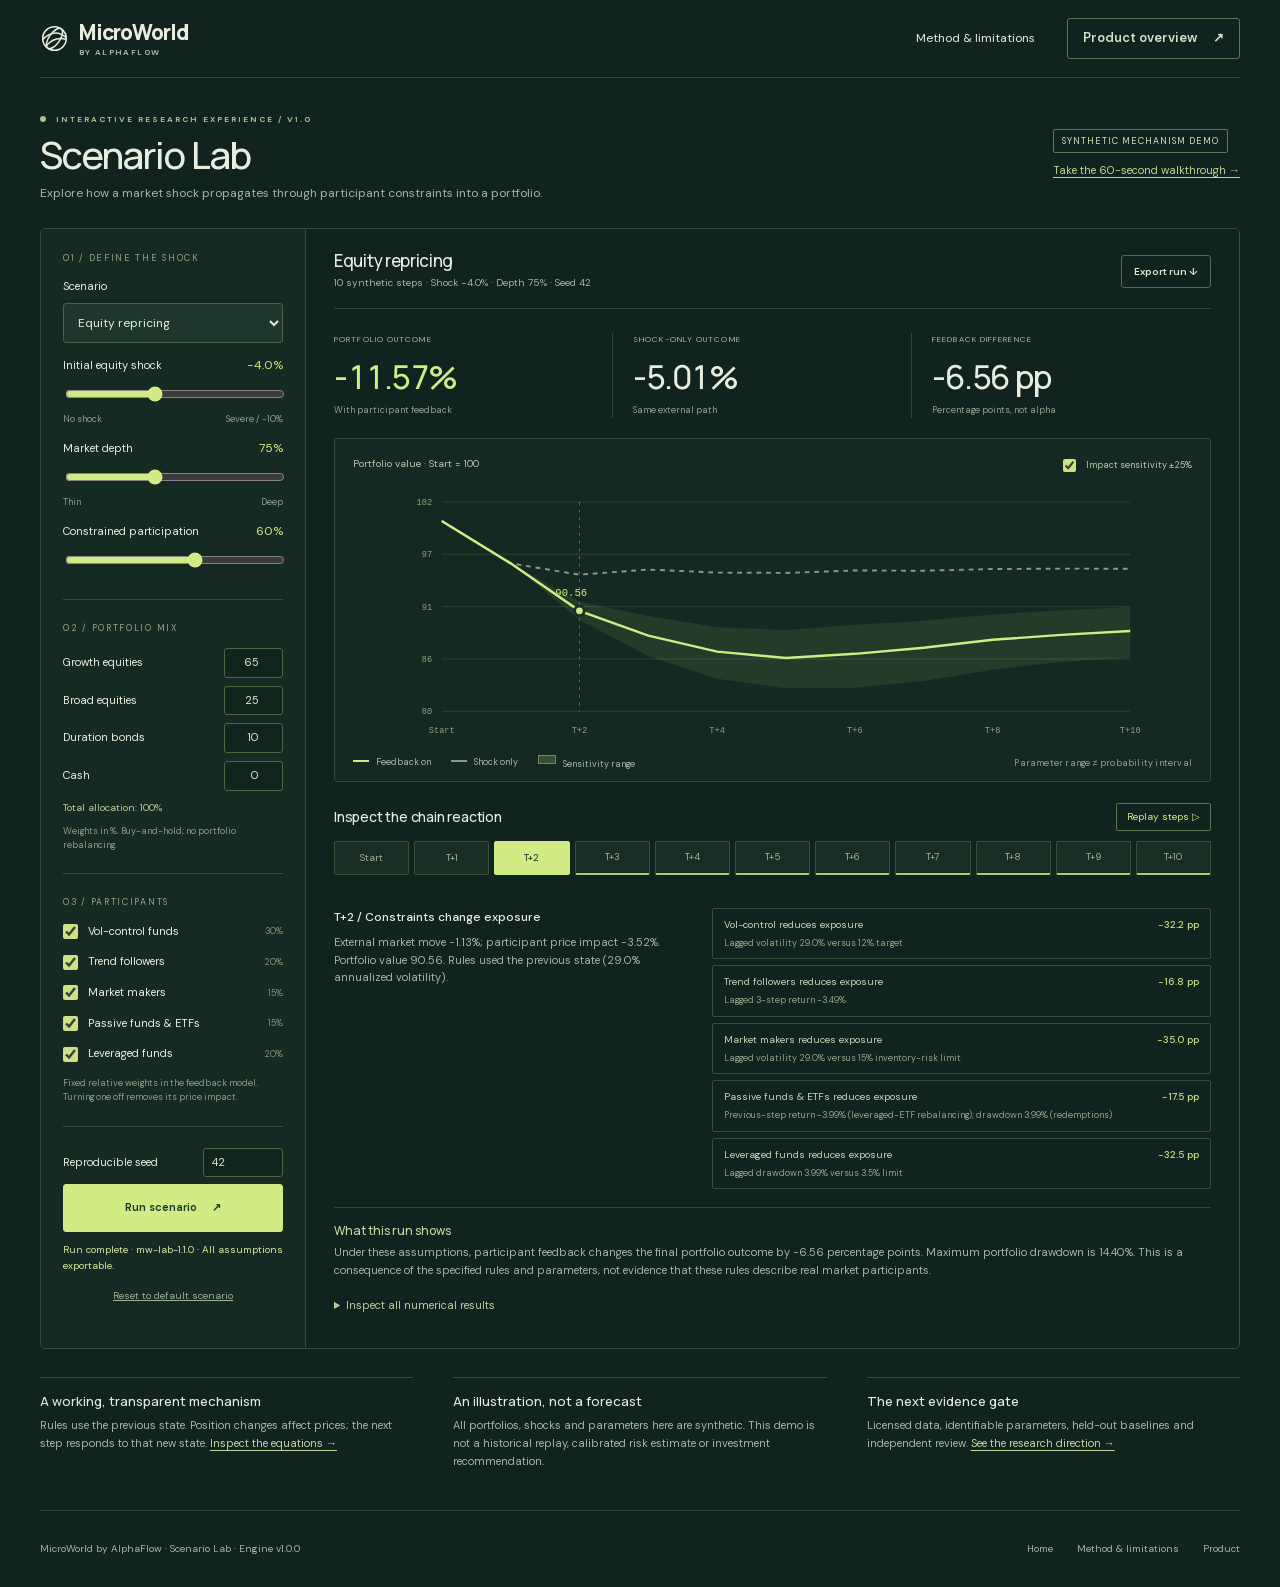
==== commit 3a16a6a4: "lab: expand to five participant types Engine mw-lab-1.1.0 adds market makers and passive funds & ETF" ====
--- a/lab.html
+++ b/lab.html
@@ -1 +1 @@
-<!doctype html><html lang="en"><head><meta charset="utf-8"><meta name="viewport" content="width=device-width, initial-scale=1"><title>Scenario Lab — MicroWorld by AlphaFlow</title><meta name="description" content="Run a transparent financial mechanism simulation. Change shocks, liquidity, participant constraints and portfolio exposures; compare with the same world without feedback."><link rel="icon" href="favicon.svg"><link rel="stylesheet" href="legacy.css"><link rel="stylesheet" href="lab.css"><script src="engine.js" defer></script><script src="lab.js" defer></script></head><body class="lab"><a class="skip" href="#main">Skip to content</a><div class="wrap"><header class="header"><a class="brand" href="index.html"><svg viewBox="0 0 32 32" aria-hidden="true"><g fill="none" stroke="currentColor" stroke-width="1.7"><circle cx="16" cy="16" r="13"/><ellipse cx="16" cy="16" rx="6" ry="13" transform="rotate(35 16 16)"/><path d="M3 17q13-13 26-2M6 25q10-12 23-8"/></g></svg><span class="brand-name">MicroWorld<small>by AlphaFlow</small></span></a><nav class="nav" aria-label="Main navigation"><a class="desktop" href="method.html">Method & limitations</a><a class="button small" href="index.html#product">Product overview <span>↗</span></a></nav></header><main id="main"><div class="lab-heading"><div><div class="eyebrow">Interactive research experience / v1.0</div><h1>Scenario Lab</h1><p>Explore how a market shock propagates through participant constraints into a portfolio.</p></div><div><span class="badge">Synthetic mechanism demo</span><br><button class="guide-link" id="tour-start">Take the 60-second walkthrough →</button></div></div><noscript><div class="noscript">This simulation needs JavaScript to compute results. You can still read the <a href="method.html">method and limitations</a>.</div></noscript><div class="tour" id="tour" role="region" aria-label="Guided walkthrough"><p id="tour-text"></p><div class="tour-controls"><button id="tour-next">Next →</button><button id="tour-close" aria-label="Close walkthrough">Close ×</button></div></div><div class="mobile-jump"><a href="#results">View results ↓</a><a href="#config-form">Edit assumptions ↓</a></div><div class="lab-layout"><form class="controls" id="config-form"><div class="control-block scenario-control"><div class="control-title">01 / Define the shock</div><label for="scenario">Scenario</label><select id="scenario"><option value="repricing">Equity repricing</option><option value="liquidity">Liquidity squeeze</option><option value="rates">Rates repricing</option></select><label for="shock">Initial equity shock <output id="shock-out" for="shock">−4.0%</output></label><input type="range" id="shock" min="0" max="10" step="0.5" value="4"><div class="range-ends"><span>No shock</span><span>Severe / −10%</span></div><label for="depth">Market depth <output id="depth-out" for="depth">75%</output></label><input type="range" id="depth" min="25" max="150" step="5" value="75"><div class="range-ends"><span>Thin</span><span>Deep</span></div><label for="crowding">Constrained participation <output id="crowding-out" for="crowding">60%</output></label><input type="range" id="crowding" min="0" max="100" step="5" value="60"></div><div class="control-block weights"><div class="control-title">02 / Portfolio mix</div><label for="w0">Growth equities <input id="w0" type="number" min="0" max="100" step="1" value="65" required></label><label for="w1">Broad equities <input id="w1" type="number" min="0" max="100" step="1" value="25" required></label><label for="w2">Duration bonds <input id="w2" type="number" min="0" max="100" step="1" value="10" required></label><label for="w3">Cash <input id="w3" type="number" min="0" max="100" step="1" value="0" required></label><div class="weight-total" id="weight-total">Total allocation: 100%</div><p class="config-note">Weights in %. Buy-and-hold; no portfolio rebalancing.</p></div><div class="control-block"><div class="control-title">03 / Participants</div><label class="switch-label"><input type="checkbox" id="vol" checked><span>Vol-control funds</span><span>45%</span></label><label class="switch-label"><input type="checkbox" id="trend" checked><span>Trend followers</span><span>35%</span></label><label class="switch-label"><input type="checkbox" id="levered" checked><span>Leveraged funds</span><span>20%</span></label><p class="config-note">Fixed relative weights in the feedback model. Turning one off removes its price impact.</p></div><div class="control-block run-control"><a class="mobile-return" href="#results">Back to results ↑</a><label class="seed-row" for="seed">Reproducible seed <input type="number" id="seed" min="1" max="999999" step="1" value="42" required></label><button class="button" type="submit" id="run">Run scenario <span>↗</span></button><div class="status-message" id="status" role="status" aria-live="polite">Preparing the scenario…</div><button class="reset" type="button" id="reset">Reset to default scenario</button></div></form><div class="workspace"><div class="workspace-top"><div><h2 id="scenario-name">Equity repricing</h2><p id="run-meta">10 synthetic time steps · Shared shock · Seed 42</p></div><button class="button outline" id="export">Export run ↓</button></div><div id="error" class="error-panel" role="alert" hidden></div><div id="results"><div class="stats" aria-live="polite"><div class="stat"><div class="label">Portfolio outcome</div><strong id="active-return">—</strong><small>With participant feedback</small></div><div class="stat"><div class="label">Shock-only outcome</div><strong id="baseline-return">—</strong><small>Same external path</small></div><div class="stat"><div class="label">Feedback difference</div><strong id="difference">—</strong><small>Percentage points, not alpha</small></div></div><div class="chart-box"><div class="chart-header"><span>Portfolio value · Start = 100</span><label><input type="checkbox" id="sensitivity" checked> Impact sensitivity ±25%</label></div><svg class="chart-svg" id="chart" viewBox="0 0 780 280" role="img" aria-labelledby="chart-title chart-desc"><title id="chart-title">Portfolio paths with and without participant feedback</title><desc id="chart-desc">Run a scenario to compute the two portfolio paths. The exact values are also available in the data table below.</desc></svg><div class="chart-foot"><div class="legend"><span>Feedback on</span><span>Shock only</span><span>Sensitivity range</span></div><div class="micro">Parameter range ≠ probability interval</div></div></div><div class="timeline"><div class="timeline-top"><h3>Inspect the chain reaction</h3><button class="replay-button" id="replay">Replay steps ▷</button></div><div class="step-buttons" id="steps" role="group" aria-label="Inspect simulation step"></div><div class="step-detail"><div><h4 id="step-title">Step 0 / Initial state</h4><p id="step-description"></p></div><div class="event-list" id="events"></div></div></div><div class="interpretation"><h3>What this run shows</h3><p id="interpretation"></p></div><details><summary>Inspect all numerical results</summary><div class="table-wrap"><table class="data-table"><thead><tr><th scope="col">Step</th><th scope="col">Portfolio</th><th scope="col">Shock only</th><th scope="col">External return</th><th scope="col">Feedback return</th></tr></thead><tbody id="data-rows"></tbody></table></div></details></div></div></div><div class="lab-bottom"><article><h3>A working, transparent mechanism</h3><p>Rules use the previous state. Position changes affect prices; the next step responds to that new state. <a href="method.html#engine">Inspect the equations →</a></p></article><article><h3>An illustration, not a forecast</h3><p>All portfolios, shocks and parameters here are synthetic. This demo is not a historical replay, calibrated risk estimate or investment recommendation.</p></article><article><h3>The next evidence gate</h3><p>Licensed data, identifiable parameters, held-out baselines and independent review. <a href="index.html#research">See the research direction →</a></p></article></div><dialog id="export-dialog" aria-labelledby="export-title"><div class="export-head"><div><div class="control-title">Reproducible research record</div><h2 id="export-title">Export this run</h2></div><button type="button" id="export-close" aria-label="Close export">×</button></div><p class="export-note">Includes assumptions, both paths, step-level actions and sensitivity runs. Synthetic, uncalibrated outputs.</p><label for="export-content" class="control-title">Complete run / JSON</label><textarea id="export-content" readonly spellcheck="false"></textarea><div class="export-actions"><a class="button" id="export-download" download>Download JSON ↓</a><button class="button outline" id="export-copy">Copy JSON</button></div><p id="export-feedback" role="status" aria-live="polite">You can also select and copy the complete record above.</p></dialog></main><footer class="footer"><div>MicroWorld by AlphaFlow · Scenario Lab · Engine v1.0.0</div><div class="footer-links"><a href="index.html">Home</a><a href="method.html">Method & limitations</a><a href="index.html#product">Product</a></div></footer></div></body></html>
+<!doctype html><html lang="en"><head><meta charset="utf-8"><meta name="viewport" content="width=device-width, initial-scale=1"><title>Scenario Lab — MicroWorld by AlphaFlow</title><meta name="description" content="Run a transparent financial mechanism simulation. Change shocks, liquidity, participant constraints and portfolio exposures; compare with the same world without feedback."><link rel="icon" href="favicon.svg"><link rel="stylesheet" href="legacy.css"><link rel="stylesheet" href="lab.css"><script src="engine.js" defer></script><script src="lab.js" defer></script></head><body class="lab"><a class="skip" href="#main">Skip to content</a><div class="wrap"><header class="header"><a class="brand" href="index.html"><svg viewBox="0 0 32 32" aria-hidden="true"><g fill="none" stroke="currentColor" stroke-width="1.7"><circle cx="16" cy="16" r="13"/><ellipse cx="16" cy="16" rx="6" ry="13" transform="rotate(35 16 16)"/><path d="M3 17q13-13 26-2M6 25q10-12 23-8"/></g></svg><span class="brand-name">MicroWorld<small>by AlphaFlow</small></span></a><nav class="nav" aria-label="Main navigation"><a class="desktop" href="method.html">Method & limitations</a><a class="button small" href="index.html#product">Product overview <span>↗</span></a></nav></header><main id="main"><div class="lab-heading"><div><div class="eyebrow">Interactive research experience / v1.0</div><h1>Scenario Lab</h1><p>Explore how a market shock propagates through participant constraints into a portfolio.</p></div><div><span class="badge">Synthetic mechanism demo</span><br><button class="guide-link" id="tour-start">Take the 60-second walkthrough →</button></div></div><noscript><div class="noscript">This simulation needs JavaScript to compute results. You can still read the <a href="method.html">method and limitations</a>.</div></noscript><div class="tour" id="tour" role="region" aria-label="Guided walkthrough"><p id="tour-text"></p><div class="tour-controls"><button id="tour-next">Next →</button><button id="tour-close" aria-label="Close walkthrough">Close ×</button></div></div><div class="mobile-jump"><a href="#results">View results ↓</a><a href="#config-form">Edit assumptions ↓</a></div><div class="lab-layout"><form class="controls" id="config-form"><div class="control-block scenario-control"><div class="control-title">01 / Define the shock</div><label for="scenario">Scenario</label><select id="scenario"><option value="repricing">Equity repricing</option><option value="liquidity">Liquidity squeeze</option><option value="rates">Rates repricing</option></select><label for="shock">Initial equity shock <output id="shock-out" for="shock">−4.0%</output></label><input type="range" id="shock" min="0" max="10" step="0.5" value="4"><div class="range-ends"><span>No shock</span><span>Severe / −10%</span></div><label for="depth">Market depth <output id="depth-out" for="depth">75%</output></label><input type="range" id="depth" min="25" max="150" step="5" value="75"><div class="range-ends"><span>Thin</span><span>Deep</span></div><label for="crowding">Constrained participation <output id="crowding-out" for="crowding">60%</output></label><input type="range" id="crowding" min="0" max="100" step="5" value="60"></div><div class="control-block weights"><div class="control-title">02 / Portfolio mix</div><label for="w0">Growth equities <input id="w0" type="number" min="0" max="100" step="1" value="65" required></label><label for="w1">Broad equities <input id="w1" type="number" min="0" max="100" step="1" value="25" required></label><label for="w2">Duration bonds <input id="w2" type="number" min="0" max="100" step="1" value="10" required></label><label for="w3">Cash <input id="w3" type="number" min="0" max="100" step="1" value="0" required></label><div class="weight-total" id="weight-total">Total allocation: 100%</div><p class="config-note">Weights in %. Buy-and-hold; no portfolio rebalancing.</p></div><div class="control-block"><div class="control-title">03 / Participants</div><label class="switch-label"><input type="checkbox" id="vol" checked><span>Vol-control funds</span><span>30%</span></label><label class="switch-label"><input type="checkbox" id="trend" checked><span>Trend followers</span><span>20%</span></label><label class="switch-label"><input type="checkbox" id="mm" checked><span>Market makers</span><span>15%</span></label><label class="switch-label"><input type="checkbox" id="passive" checked><span>Passive funds &amp; ETFs</span><span>15%</span></label><label class="switch-label"><input type="checkbox" id="levered" checked><span>Leveraged funds</span><span>20%</span></label><p class="config-note">Fixed relative weights in the feedback model. Turning one off removes its price impact.</p></div><div class="control-block run-control"><a class="mobile-return" href="#results">Back to results ↑</a><label class="seed-row" for="seed">Reproducible seed <input type="number" id="seed" min="1" max="999999" step="1" value="42" required></label><button class="button" type="submit" id="run">Run scenario <span>↗</span></button><div class="status-message" id="status" role="status" aria-live="polite">Preparing the scenario…</div><button class="reset" type="button" id="reset">Reset to default scenario</button></div></form><div class="workspace"><div class="workspace-top"><div><h2 id="scenario-name">Equity repricing</h2><p id="run-meta">10 synthetic time steps · Shared shock · Seed 42</p></div><button class="button outline" id="export">Export run ↓</button></div><div id="error" class="error-panel" role="alert" hidden></div><div id="results"><div class="stats" aria-live="polite"><div class="stat"><div class="label">Portfolio outcome</div><strong id="active-return">—</strong><small>With participant feedback</small></div><div class="stat"><div class="label">Shock-only outcome</div><strong id="baseline-return">—</strong><small>Same external path</small></div><div class="stat"><div class="label">Feedback difference</div><strong id="difference">—</strong><small>Percentage points, not alpha</small></div></div><div class="chart-box"><div class="chart-header"><span>Portfolio value · Start = 100</span><label><input type="checkbox" id="sensitivity" checked> Impact sensitivity ±25%</label></div><svg class="chart-svg" id="chart" viewBox="0 0 780 280" role="img" aria-labelledby="chart-title chart-desc"><title id="chart-title">Portfolio paths with and without participant feedback</title><desc id="chart-desc">Run a scenario to compute the two portfolio paths. The exact values are also available in the data table below.</desc></svg><div class="chart-foot"><div class="legend"><span>Feedback on</span><span>Shock only</span><span>Sensitivity range</span></div><div class="micro">Parameter range ≠ probability interval</div></div></div><div class="timeline"><div class="timeline-top"><h3>Inspect the chain reaction</h3><button class="replay-button" id="replay">Replay steps ▷</button></div><div class="step-buttons" id="steps" role="group" aria-label="Inspect simulation step"></div><div class="step-detail"><div><h4 id="step-title">Step 0 / Initial state</h4><p id="step-description"></p></div><div class="event-list" id="events"></div></div></div><div class="interpretation"><h3>What this run shows</h3><p id="interpretation"></p></div><details><summary>Inspect all numerical results</summary><div class="table-wrap"><table class="data-table"><thead><tr><th scope="col">Step</th><th scope="col">Portfolio</th><th scope="col">Shock only</th><th scope="col">External return</th><th scope="col">Feedback return</th></tr></thead><tbody id="data-rows"></tbody></table></div></details></div></div></div><div class="lab-bottom"><article><h3>A working, transparent mechanism</h3><p>Rules use the previous state. Position changes affect prices; the next step responds to that new state. <a href="method.html#engine">Inspect the equations →</a></p></article><article><h3>An illustration, not a forecast</h3><p>All portfolios, shocks and parameters here are synthetic. This demo is not a historical replay, calibrated risk estimate or investment recommendation.</p></article><article><h3>The next evidence gate</h3><p>Licensed data, identifiable parameters, held-out baselines and independent review. <a href="index.html#research">See the research direction →</a></p></article></div><dialog id="export-dialog" aria-labelledby="export-title"><div class="export-head"><div><div class="control-title">Reproducible research record</div><h2 id="export-title">Export this run</h2></div><button type="button" id="export-close" aria-label="Close export">×</button></div><p class="export-note">Includes assumptions, both paths, step-level actions and sensitivity runs. Synthetic, uncalibrated outputs.</p><label for="export-content" class="control-title">Complete run / JSON</label><textarea id="export-content" readonly spellcheck="false"></textarea><div class="export-actions"><a class="button" id="export-download" download>Download JSON ↓</a><button class="button outline" id="export-copy">Copy JSON</button></div><p id="export-feedback" role="status" aria-live="polite">You can also select and copy the complete record above.</p></dialog></main><footer class="footer"><div>MicroWorld by AlphaFlow · Scenario Lab · Engine v1.0.0</div><div class="footer-links"><a href="index.html">Home</a><a href="method.html">Method & limitations</a><a href="index.html#product">Product</a></div></footer></div></body></html>
